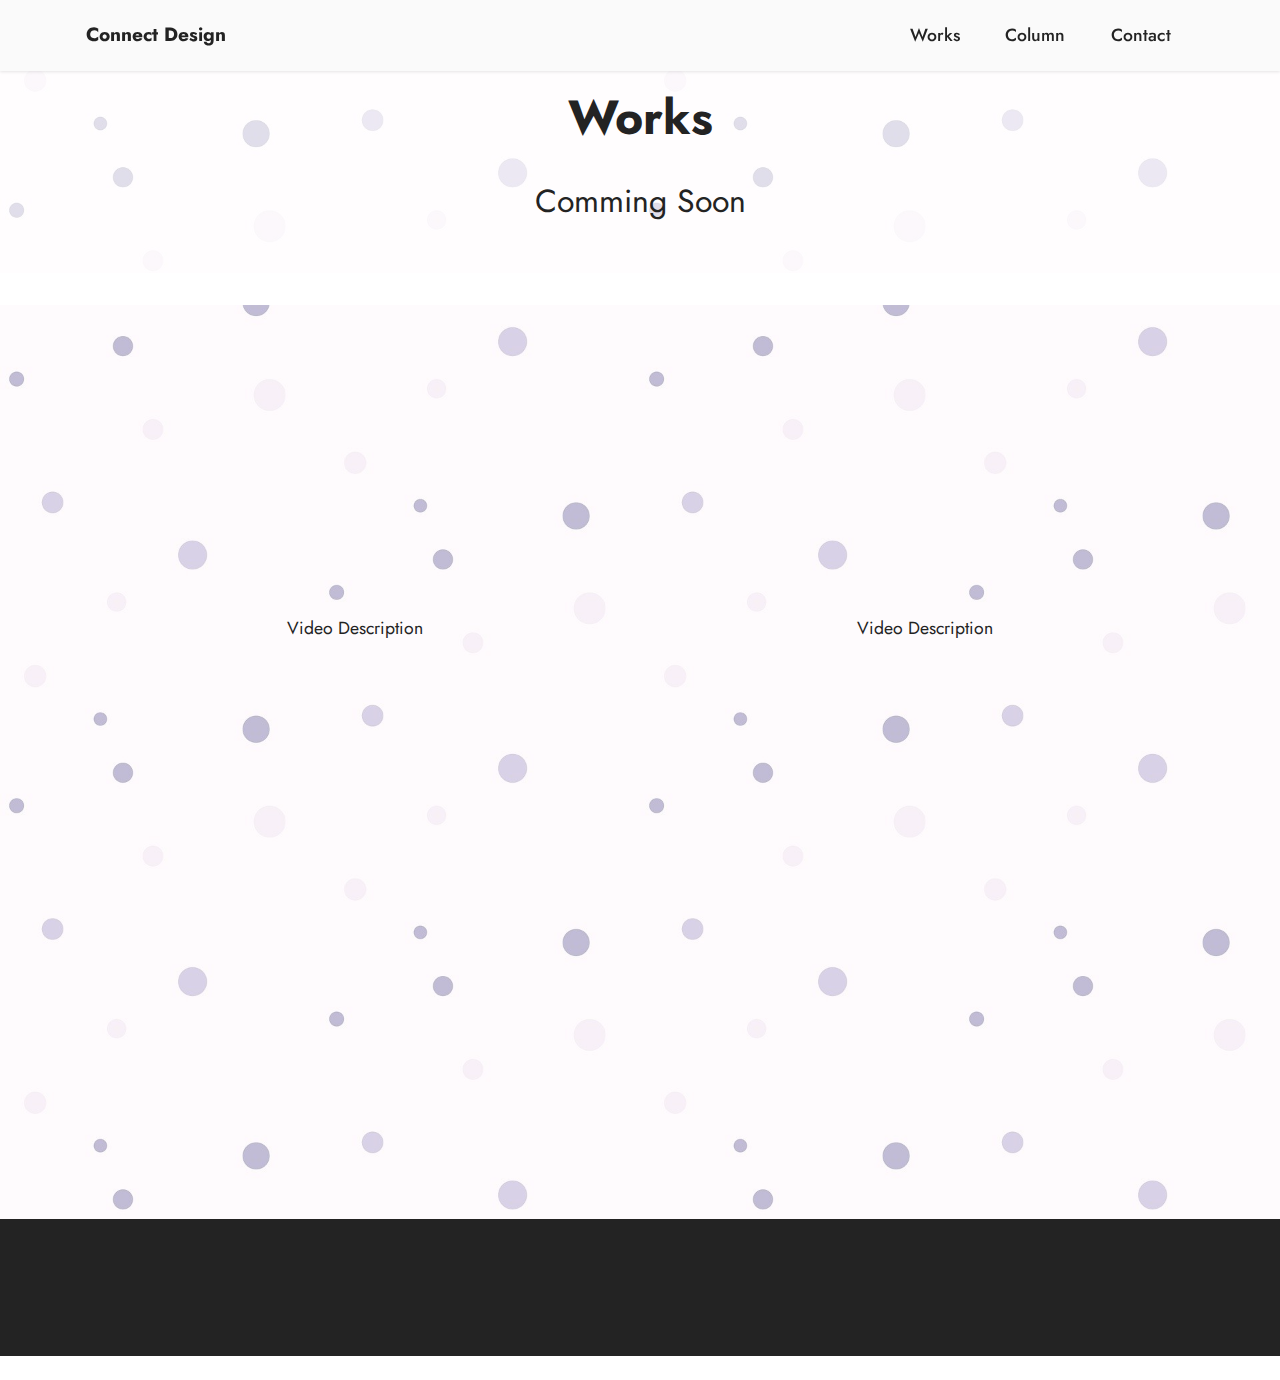
==== page1.html @ b53c04b0 "Add files via upload" ====
<!DOCTYPE html>
<html  >
<head>
  <!-- Site made with Mobirise Website Builder v5.3.10, https://mobirise.com -->
  <meta charset="UTF-8">
  <meta http-equiv="X-UA-Compatible" content="IE=edge">
  <meta name="generator" content="Mobirise v5.3.10, mobirise.com">
  <meta name="viewport" content="width=device-width, initial-scale=1, minimum-scale=1">
  <link rel="shortcut icon" href="assets/images/-1.png" type="image/x-icon">
  <meta name="description" content="">
  
  
  <title>Works</title>
  <link rel="stylesheet" href="assets/tether/tether.min.css">
  <link rel="stylesheet" href="assets/bootstrap/css/bootstrap.min.css">
  <link rel="stylesheet" href="assets/bootstrap/css/bootstrap-grid.min.css">
  <link rel="stylesheet" href="assets/bootstrap/css/bootstrap-reboot.min.css">
  <link rel="stylesheet" href="assets/animatecss/animate.css">
  <link rel="stylesheet" href="assets/dropdown/css/style.css">
  <link rel="stylesheet" href="assets/socicon/css/styles.css">
  <link rel="stylesheet" href="assets/theme/css/style.css">
  <link rel="preload" href="https://fonts.googleapis.com/css?family=Jost:100,200,300,400,500,600,700,800,900,100i,200i,300i,400i,500i,600i,700i,800i,900i&display=swap" as="style" onload="this.onload=null;this.rel='stylesheet'">
  <noscript><link rel="stylesheet" href="https://fonts.googleapis.com/css?family=Jost:100,200,300,400,500,600,700,800,900,100i,200i,300i,400i,500i,600i,700i,800i,900i&display=swap"></noscript>
  <link rel="preload" as="style" href="assets/mobirise/css/mbr-additional.css"><link rel="stylesheet" href="assets/mobirise/css/mbr-additional.css" type="text/css">
  
  
  
  
</head>
<body>
  
  <section class="menu menu3 cid-sITFqmrVJL" once="menu" id="menu3-1p">
    
    <nav class="navbar navbar-dropdown navbar-fixed-top navbar-expand-lg">
        <div class="container">
            <div class="navbar-brand">
                
                <span class="navbar-caption-wrap"><a class="navbar-caption text-black text-primary display-7" href="index.html">Connect Design</a></span>
            </div>
            <button class="navbar-toggler" type="button" data-toggle="collapse" data-target="#navbarSupportedContent" aria-controls="navbarNavAltMarkup" aria-expanded="false" aria-label="Toggle navigation">
                <div class="hamburger">
                    <span></span>
                    <span></span>
                    <span></span>
                    <span></span>
                </div>
            </button>
            <div class="collapse navbar-collapse" id="navbarSupportedContent">
                <ul class="navbar-nav nav-dropdown nav-right" data-app-modern-menu="true"><li class="nav-item"><a class="nav-link link text-black text-primary display-4" href="page1.html">Works</a></li>
                    <li class="nav-item"><a class="nav-link link text-black text-primary display-4" href="page2.html">Column</a></li>
                    <li class="nav-item"><a class="nav-link link text-black text-primary display-4" href="page3.html">Contact</a>
                    </li></ul>
                
                
            </div>
        </div>
    </nav>
</section>

<section class="content4 cid-sIWAi0ElpU" id="content4-1s">
    
    <div class="mbr-overlay" style="opacity: 0.7; background-color: rgb(255, 255, 255);">
    </div>
    <div class="container">
        <div class="row justify-content-center">
            <div class="title col-md-12 col-lg-10">
                <h3 class="mbr-section-title mbr-fonts-style align-center mb-4 display-2">
                    <strong>Works</strong></h3>
                <h4 class="mbr-section-subtitle align-center mbr-fonts-style mb-4 display-5">
                    Comming Soon</h4>
                
            </div>
        </div>
    </div>
</section>

<section class="video3 cid-sMWPSIYHme" id="video3-2f">
    
    <div class="mbr-overlay" style="opacity: 0.4; background-color: rgb(255, 255, 255);"></div>
    <div class="container">
        
        <div class="row mt-4">
            <div class="col-12 col-md-6 video-block">
                <div class="video-wrapper"><iframe class="mbr-embedded-video" src="https://www.youtube.com/embed/HujDEPAWboE?rel=0&amp;amp;showinfo=0&amp;autoplay=0&amp;loop=0" width="1280" height="720" frameborder="0" allowfullscreen></iframe></div>
                <p class="mbr-text pt-2 mbr-fonts-style display-4">
                    Video Description</p>
            </div>
            <div class="col-12 col-md-6 video-block">
                <div class="video-wrapper"><iframe class="mbr-embedded-video" src="https://www.youtube.com/embed/VA8PzkQa8d8?rel=0&amp;amp;showinfo=0&amp;autoplay=0&amp;loop=0" width="1280" height="720" frameborder="0" allowfullscreen></iframe></div>
                <p class="mbr-text pt-2 mbr-fonts-style display-4">
                    Video Description</p>
            </div>
        </div>
    </div>
</section>

<section class="footer3 cid-sIZAtnAc8f" once="footers" id="footer3-2a">

    

    

    <div class="container">
        <div class="media-container-row align-center mbr-white">
            <div class="row row-links">
                <ul class="foot-menu">
                    
                    
                    
                    
                    
                <li class="foot-menu-item mbr-fonts-style display-7"><a href="page2.html" class="text-primary">Works</a></li><li class="foot-menu-item mbr-fonts-style display-7"><a href="page1.html" class="text-primary">Column</a></li><li class="foot-menu-item mbr-fonts-style display-7">
                        <a class="text-white text-primary" href="page3.html" target="_blank">Contact</a></li></ul>
            </div>
            
            <div class="row row-copirayt">
                <p class="mbr-text mb-0 mbr-fonts-style mbr-white align-center display-7">
                    © Copyright 2021 Connect Design. All Rights Reserved.
                </p>
            </div>
        </div>
    </div>
</section>

<!-- <section style="background-color: #fff; font-family: -apple-system, BlinkMacSystemFont, 'Segoe UI', 'Roboto', 'Helvetica Neue', Arial, sans-serif; color:#aaa; font-size:12px; padding: 0; align-items: center; display: flex;">
    
    <p style="flex: 0 0 auto; margin:0; padding-right:1rem;">Page was 
        <a href="https://mobirise.site/h" style="color:#aaa;">designed with</a> Mobirise</p>
    </section> -->

<section>
    <a href="https://mobirise.site/x" style="flex: 1 1; height: 3rem; padding-left: 1rem;"></a>
</section>
<script src="assets/web/assets/jquery/jquery.min.js"></script>  
<script src="assets/popper/popper.min.js"></script>  
<script src="assets/tether/tether.min.js"></script>  
<script src="assets/bootstrap/js/bootstrap.min.js"></script>  
<script src="assets/smoothscroll/smooth-scroll.js"></script>  
<script src="assets/viewportchecker/jquery.viewportchecker.js"></script>  
<script src="assets/dropdown/js/nav-dropdown.js"></script>  
<script src="assets/dropdown/js/navbar-dropdown.js"></script>  
<script src="assets/touchswipe/jquery.touch-swipe.min.js"></script>  
<script src="assets/playervimeo/vimeo_player.js"></script>  
<script src="assets/theme/js/script.js"></script>  
  
  
 <div id="scrollToTop" class="scrollToTop mbr-arrow-up">
     <!-- <a style="text-align: center;">
        <i class="mbr-arrow-up-icon mbr-arrow-up-icon-cm cm-icon cm-icon-smallarrow-up">
        </i>
    </a> -->
    <img class="scroll" src="assets\images\気球.png" alt="">
</div>
    <input name="animation" type="hidden">
  </body>
</html>
---- assets/dropdown/css/style.css ----
.navbar-dropdown {
  left: 0;
  padding: 0;
  position: absolute;
  right: 0;
  top: 0;
  transition: all 0.45s ease;
  z-index: 1030;
  background: #282828; }
  .navbar-dropdown .navbar-logo {
    margin-right: 0.8rem;
    transition: margin 0.3s ease-in-out;
    vertical-align: middle; }
    .navbar-dropdown .navbar-logo img {
      height: 3.125rem;
      transition: all 0.3s ease-in-out; }
    .navbar-dropdown .navbar-logo.mbr-iconfont {
      font-size: 3.125rem;
      line-height: 3.125rem; }
  .navbar-dropdown .navbar-caption {
    font-weight: 700;
    white-space: normal;
    vertical-align: -4px;
    line-height: 3.125rem !important; }
    .navbar-dropdown .navbar-caption, .navbar-dropdown .navbar-caption:hover {
      color: inherit;
      text-decoration: none; }
  .navbar-dropdown .mbr-iconfont + .navbar-caption {
    vertical-align: -1px; }
  .navbar-dropdown.navbar-fixed-top {
    position: fixed; }
  .navbar-dropdown .navbar-brand span {
    vertical-align: -4px; }
  .navbar-dropdown.bg-color.transparent {
    background: none; }
  .navbar-dropdown.navbar-short .navbar-brand {
    padding: 0.625rem 0; }
    .navbar-dropdown.navbar-short .navbar-brand span {
      vertical-align: -1px; }
  .navbar-dropdown.navbar-short .navbar-caption {
    line-height: 2.375rem !important;
    vertical-align: -2px; }
  .navbar-dropdown.navbar-short .navbar-logo {
    margin-right: 0.5rem; }
    .navbar-dropdown.navbar-short .navbar-logo img {
      height: 2.375rem; }
    .navbar-dropdown.navbar-short .navbar-logo.mbr-iconfont {
      font-size: 2.375rem;
      line-height: 2.375rem; }
  .navbar-dropdown.navbar-short .mbr-table-cell {
    height: 3.625rem; }
  .navbar-dropdown .navbar-close {
    left: 0.6875rem;
    position: fixed;
    top: 0.75rem;
    z-index: 1000; }
  .navbar-dropdown .hamburger-icon {
    content: "";
    display: inline-block;
    vertical-align: middle;
    width: 16px;
    -webkit-box-shadow: 0 -6px 0 1px #282828,0 0 0 1px #282828,0 6px 0 1px #282828;
    -moz-box-shadow: 0 -6px 0 1px #282828,0 0 0 1px #282828,0 6px 0 1px #282828;
    box-shadow: 0 -6px 0 1px #282828,0 0 0 1px #282828,0 6px 0 1px #282828; }

.dropdown-menu .dropdown-toggle[data-toggle="dropdown-submenu"]::after {
  border-bottom: 0.35em solid transparent;
  border-left: 0.35em solid;
  border-right: 0;
  border-top: 0.35em solid transparent;
  margin-left: 0.3rem; }

.dropdown-menu .dropdown-item:focus {
  outline: 0; }

.nav-dropdown {
  font-size: 0.75rem;
  font-weight: 500;
  height: auto !important; }
  .nav-dropdown .nav-btn {
    padding-left: 1rem; }
  .nav-dropdown .link {
    margin: .667em 1.667em;
    font-weight: 500;
    padding: 0;
    transition: color .2s ease-in-out; }
    .nav-dropdown .link.dropdown-toggle {
      margin-right: 2.583em; }
      .nav-dropdown .link.dropdown-toggle::after {
        margin-left: .25rem;
        border-top: 0.35em solid;
        border-right: 0.35em solid transparent;
        border-left: 0.35em solid transparent;
        border-bottom: 0; }
      .nav-dropdown .link.dropdown-toggle[aria-expanded="true"] {
        margin: 0;
        padding: 0.667em 3.263em  0.667em 1.667em; }
  .nav-dropdown .link::after,
  .nav-dropdown .dropdown-item::after {
    color: inherit; }
  .nav-dropdown .btn {
    font-size: 0.75rem;
    font-weight: 700;
    letter-spacing: 0;
    margin-bottom: 0;
    padding-left: 1.25rem;
    padding-right: 1.25rem; }
  .nav-dropdown .dropdown-menu {
    border-radius: 0;
    border: 0;
    left: 0;
    margin: 0;
    padding-bottom: 1.25rem;
    padding-top: 1.25rem;
    position: relative; }
  .nav-dropdown .dropdown-submenu {
    margin-left: 0.125rem;
    top: 0; }
  .nav-dropdown .dropdown-item {
    font-weight: 500;
    line-height: 2;
    padding: 0.3846em 4.615em 0.3846em 1.5385em;
    position: relative;
    transition: color .2s ease-in-out, background-color .2s ease-in-out; }
    .nav-dropdown .dropdown-item::after {
      margin-top: -0.3077em;
      position: absolute;
      right: 1.1538em;
      top: 50%; }
    .nav-dropdown .dropdown-item:focus, .nav-dropdown .dropdown-item:hover {
      background: none; }

@media (max-width: 767px) {
  .nav-dropdown.navbar-toggleable-sm {
    bottom: 0;
    display: none;
    left: 0;
    overflow-x: hidden;
    position: fixed;
    top: 0;
    transform: translateX(-100%);
    -ms-transform: translateX(-100%);
    -webkit-transform: translateX(-100%);
    width: 18.75rem;
    z-index: 999; } }
.nav-dropdown.navbar-toggleable-xl {
  bottom: 0;
  display: none;
  left: 0;
  overflow-x: hidden;
  position: fixed;
  top: 0;
  transform: translateX(-100%);
  -ms-transform: translateX(-100%);
  -webkit-transform: translateX(-100%);
  width: 18.75rem;
  z-index: 999; }

.nav-dropdown-sm {
  display: block !important;
  overflow-x: hidden;
  overflow: auto;
  padding-top: 3.875rem; }
  .nav-dropdown-sm::after {
    content: "";
    display: block;
    height: 3rem;
    width: 100%; }
  .nav-dropdown-sm.collapse.in ~ .navbar-close {
    display: block !important; }
  .nav-dropdown-sm.collapsing, .nav-dropdown-sm.collapse.in {
    transform: translateX(0);
    -ms-transform: translateX(0);
    -webkit-transform: translateX(0);
    transition: all 0.25s ease-out;
    -webkit-transition: all 0.25s ease-out;
    background: #282828; }
  .nav-dropdown-sm.collapsing[aria-expanded="false"] {
    transform: translateX(-100%);
    -ms-transform: translateX(-100%);
    -webkit-transform: translateX(-100%); }
  .nav-dropdown-sm .nav-item {
    display: block;
    margin-left: 0 !important;
    padding-left: 0; }
  .nav-dropdown-sm .link,
  .nav-dropdown-sm .dropdown-item {
    border-top: 1px dotted rgba(255, 255, 255, 0.1);
    font-size: 0.8125rem;
    line-height: 1.6;
    margin: 0 !important;
    padding: 0.875rem 2.4rem 0.875rem 1.5625rem !important;
    position: relative;
    white-space: normal; }
    .nav-dropdown-sm .link:focus, .nav-dropdown-sm .link:hover,
    .nav-dropdown-sm .dropdown-item:focus,
    .nav-dropdown-sm .dropdown-item:hover {
      background: rgba(0, 0, 0, 0.2) !important;
      color: #c0a375; }
  .nav-dropdown-sm .nav-btn {
    position: relative;
    padding: 1.5625rem 1.5625rem 0 1.5625rem; }
    .nav-dropdown-sm .nav-btn::before {
      border-top: 1px dotted rgba(255, 255, 255, 0.1);
      content: "";
      left: 0;
      position: absolute;
      top: 0;
      width: 100%; }
    .nav-dropdown-sm .nav-btn + .nav-btn {
      padding-top: 0.625rem; }
      .nav-dropdown-sm .nav-btn + .nav-btn::before {
        display: none; }
  .nav-dropdown-sm .btn {
    padding: 0.625rem 0; }
  .nav-dropdown-sm .dropdown-toggle[data-toggle="dropdown-submenu"]::after {
    margin-left: .25rem;
    border-top: 0.35em solid;
    border-right: 0.35em solid transparent;
    border-left: 0.35em solid transparent;
    border-bottom: 0; }
  .nav-dropdown-sm .dropdown-toggle[data-toggle="dropdown-submenu"][aria-expanded="true"]::after {
    border-top: 0;
    border-right: 0.35em solid transparent;
    border-left: 0.35em solid transparent;
    border-bottom: 0.35em solid; }
  .nav-dropdown-sm .dropdown-menu {
    margin: 0;
    padding: 0;
    position: relative;
    top: 0;
    left: 0;
    width: 100%;
    border: 0;
    float: none;
    border-radius: 0;
    background: none; }
  .nav-dropdown-sm .dropdown-submenu {
    left: 100%;
    margin-left: 0.125rem;
    margin-top: -1.25rem;
    top: 0; }

.navbar-toggleable-sm .nav-dropdown .dropdown-menu {
  position: absolute; }

.navbar-toggleable-sm .nav-dropdown .dropdown-submenu {
  left: 100%;
  margin-left: 0.125rem;
  margin-top: -1.25rem;
  top: 0; }

.navbar-toggleable-sm.opened .nav-dropdown .dropdown-menu {
  position: relative; }

.navbar-toggleable-sm.opened .nav-dropdown .dropdown-submenu {
  left: 0;
  margin-left: 00rem;
  margin-top: 0rem;
  top: 0; }

.is-builder .nav-dropdown.collapsing {
  transition: none !important; }

/*# sourceMappingURL=style.css.map */
---- assets/socicon/css/styles.css ----
@charset "UTF-8";

@font-face {
  font-family: 'Socicon';
  src:  url('../fonts/socicon.eot');
  src:  url('../fonts/socicon.eot?#iefix') format('embedded-opentype'),
    url('../fonts/socicon.woff2') format('woff2'),
    url('../fonts/socicon.ttf') format('truetype'),
    url('../fonts/socicon.woff') format('woff'),
    url('../fonts/socicon.svg#socicon') format('svg');
  font-weight: normal;
  font-style: normal;
  font-display: swap;
}

[data-icon]:before {
  font-family: "socicon" !important;
  content: attr(data-icon);
  font-style: normal !important;
  font-weight: normal !important;
  font-variant: normal !important;
  text-transform: none !important;
  speak: none;
  line-height: 1;
  -webkit-font-smoothing: antialiased;
  -moz-osx-font-smoothing: grayscale;
}

[class^="socicon-"], [class*=" socicon-"] {
  /* use !important to prevent issues with browser extensions that change fonts */
  font-family: 'Socicon' !important;
  speak: none;
  font-style: normal;
  font-weight: normal;
  font-variant: normal;
  text-transform: none;
  line-height: 1;

  /* Better Font Rendering =========== */
  -webkit-font-smoothing: antialiased;
  -moz-osx-font-smoothing: grayscale;
}

.socicon-eitaa:before {
  content: "\e97c";
}
.socicon-soroush:before {
  content: "\e97d";
}
.socicon-bale:before {
  content: "\e97e";
}
.socicon-zazzle:before {
  content: "\e97b";
}
.socicon-society6:before {
  content: "\e97a";
}
.socicon-redbubble:before {
  content: "\e979";
}
.socicon-avvo:before {
  content: "\e978";
}
.socicon-stitcher:before {
  content: "\e977";
}
.socicon-googlehangouts:before {
  content: "\e974";
}
.socicon-dlive:before {
  content: "\e975";
}
.socicon-vsco:before {
  content: "\e976";
}
.socicon-flipboard:before {
  content: "\e973";
}
.socicon-ubuntu:before {
  content: "\e958";
}
.socicon-artstation:before {
  content: "\e959";
}
.socicon-invision:before {
  content: "\e95a";
}
.socicon-torial:before {
  content: "\e95b";
}
.socicon-collectorz:before {
  content: "\e95c";
}
.socicon-seenthis:before {
  content: "\e95d";
}
.socicon-googleplaymusic:before {
  content: "\e95e";
}
.socicon-debian:before {
  content: "\e95f";
}
.socicon-filmfreeway:before {
  content: "\e960";
}
.socicon-gnome:before {
  content: "\e961";
}
.socicon-itchio:before {
  content: "\e962";
}
.socicon-jamendo:before {
  content: "\e963";
}
.socicon-mix:before {
  content: "\e964";
}
.socicon-sharepoint:before {
  content: "\e965";
}
.socicon-tinder:before {
  content: "\e966";
}
.socicon-windguru:before {
  content: "\e967";
}
.socicon-cdbaby:before {
  content: "\e968";
}
.socicon-elementaryos:before {
  content: "\e969";
}
.socicon-stage32:before {
  content: "\e96a";
}
.socicon-tiktok:before {
  content: "\e96b";
}
.socicon-gitter:before {
  content: "\e96c";
}
.socicon-letterboxd:before {
  content: "\e96d";
}
.socicon-threema:before {
  content: "\e96e";
}
.socicon-splice:before {
  content: "\e96f";
}
.socicon-metapop:before {
  content: "\e970";
}
.socicon-naver:before {
  content: "\e971";
}
.socicon-remote:before {
  content: "\e972";
}
.socicon-internet:before {
  content: "\e957";
}
.socicon-moddb:before {
  content: "\e94b";
}
.socicon-indiedb:before {
  content: "\e94c";
}
.socicon-traxsource:before {
  content: "\e94d";
}
.socicon-gamefor:before {
  content: "\e94e";
}
.socicon-pixiv:before {
  content: "\e94f";
}
.socicon-myanimelist:before {
  content: "\e950";
}
.socicon-blackberry:before {
  content: "\e951";
}
.socicon-wickr:before {
  content: "\e952";
}
.socicon-spip:before {
  content: "\e953";
}
.socicon-napster:before {
  content: "\e954";
}
.socicon-beatport:before {
  content: "\e955";
}
.socicon-hackerone:before {
  content: "\e956";
}
.socicon-hackernews:before {
  content: "\e946";
}
.socicon-smashwords:before {
  content: "\e947";
}
.socicon-kobo:before {
  content: "\e948";
}
.socicon-bookbub:before {
  content: "\e949";
}
.socicon-mailru:before {
  content: "\e94a";
}
.socicon-gitlab:before {
  content: "\e945";
}
.socicon-instructables:before {
  content: "\e944";
}
.socicon-portfolio:before {
  content: "\e943";
}
.socicon-codered:before {
  content: "\e940";
}
.socicon-origin:before {
  content: "\e941";
}
.socicon-nextdoor:before {
  content: "\e942";
}
.socicon-udemy:before {
  content: "\e93f";
}
.socicon-livemaster:before {
  content: "\e93e";
}
.socicon-crunchbase:before {
  content: "\e93b";
}
.socicon-homefy:before {
  content: "\e93c";
}
.socicon-calendly:before {
  content: "\e93d";
}
.socicon-realtor:before {
  content: "\e90f";
}
.socicon-tidal:before {
  content: "\e910";
}
.socicon-qobuz:before {
  content: "\e911";
}
.socicon-natgeo:before {
  content: "\e912";
}
.socicon-mastodon:before {
  content: "\e913";
}
.socicon-unsplash:before {
  content: "\e914";
}
.socicon-homeadvisor:before {
  content: "\e915";
}
.socicon-angieslist:before {
  content: "\e916";
}
.socicon-codepen:before {
  content: "\e917";
}
.socicon-slack:before {
  content: "\e918";
}
.socicon-openaigym:before {
  content: "\e919";
}
.socicon-logmein:before {
  content: "\e91a";
}
.socicon-fiverr:before {
  content: "\e91b";
}
.socicon-gotomeeting:before {
  content: "\e91c";
}
.socicon-aliexpress:before {
  content: "\e91d";
}
.socicon-guru:before {
  content: "\e91e";
}
.socicon-appstore:before {
  content: "\e91f";
}
.socicon-homes:before {
  content: "\e920";
}
.socicon-zoom:before {
  content: "\e921";
}
.socicon-alibaba:before {
  content: "\e922";
}
.socicon-craigslist:before {
  content: "\e923";
}
.socicon-wix:before {
  content: "\e924";
}
.socicon-redfin:before {
  content: "\e925";
}
.socicon-googlecalendar:before {
  content: "\e926";
}
.socicon-shopify:before {
  content: "\e927";
}
.socicon-freelancer:before {
  content: "\e928";
}
.socicon-seedrs:before {
  content: "\e929";
}
.socicon-bing:before {
  content: "\e92a";
}
.socicon-doodle:before {
  content: "\e92b";
}
.socicon-bonanza:before {
  content: "\e92c";
}
.socicon-squarespace:before {
  content: "\e92d";
}
.socicon-toptal:before {
  content: "\e92e";
}
.socicon-gust:before {
  content: "\e92f";
}
.socicon-ask:before {
  content: "\e930";
}
.socicon-trulia:before {
  content: "\e931";
}
.socicon-loomly:before {
  content: "\e932";
}
.socicon-ghost:before {
  content: "\e933";
}
.socicon-upwork:before {
  content: "\e934";
}
.socicon-fundable:before {
  content: "\e935";
}
.socicon-booking:before {
  content: "\e936";
}
.socicon-googlemaps:before {
  content: "\e937";
}
.socicon-zillow:before {
  content: "\e938";
}
.socicon-niconico:before {
  content: "\e939";
}
.socicon-toneden:before {
  content: "\e93a";
}
.socicon-augment:before {
  content: "\e908";
}
.socicon-bitbucket:before {
  content: "\e909";
}
.socicon-fyuse:before {
  content: "\e90a";
}
.socicon-yt-gaming:before {
  content: "\e90b";
}
.socicon-sketchfab:before {
  content: "\e90c";
}
.socicon-mobcrush:before {
  content: "\e90d";
}
.socicon-microsoft:before {
  content: "\e90e";
}
.socicon-pandora:before {
  content: "\e907";
}
.socicon-messenger:before {
  content: "\e906";
}
.socicon-gamewisp:before {
  content: "\e905";
}
.socicon-bloglovin:before {
  content: "\e904";
}
.socicon-tunein:before {
  content: "\e903";
}
.socicon-gamejolt:before {
  content: "\e901";
}
.socicon-trello:before {
  content: "\e902";
}
.socicon-spreadshirt:before {
  content: "\e900";
}
.socicon-500px:before {
  content: "\e000";
}
.socicon-8tracks:before {
  content: "\e001";
}
.socicon-airbnb:before {
  content: "\e002";
}
.socicon-alliance:before {
  content: "\e003";
}
.socicon-amazon:before {
  content: "\e004";
}
.socicon-amplement:before {
  content: "\e005";
}
.socicon-android:before {
  content: "\e006";
}
.socicon-angellist:before {
  content: "\e007";
}
.socicon-apple:before {
  content: "\e008";
}
.socicon-appnet:before {
  content: "\e009";
}
.socicon-baidu:before {
  content: "\e00a";
}
.socicon-bandcamp:before {
  content: "\e00b";
}
.socicon-battlenet:before {
  content: "\e00c";
}
.socicon-mixer:before {
  content: "\e00d";
}
.socicon-bebee:before {
  content: "\e00e";
}
.socicon-bebo:before {
  content: "\e00f";
}
.socicon-behance:before {
  content: "\e010";
}
.socicon-blizzard:before {
  content: "\e011";
}
.socicon-blogger:before {
  content: "\e012";
}
.socicon-buffer:before {
  content: "\e013";
}
.socicon-chrome:before {
  content: "\e014";
}
.socicon-coderwall:before {
  content: "\e015";
}
.socicon-curse:before {
  content: "\e016";
}
.socicon-dailymotion:before {
  content: "\e017";
}
.socicon-deezer:before {
  content: "\e018";
}
.socicon-delicious:before {
  content: "\e019";
}
.socicon-deviantart:before {
  content: "\e01a";
}
.socicon-diablo:before {
  content: "\e01b";
}
.socicon-digg:before {
  content: "\e01c";
}
.socicon-discord:before {
  content: "\e01d";
}
.socicon-disqus:before {
  content: "\e01e";
}
.socicon-douban:before {
  content: "\e01f";
}
.socicon-draugiem:before {
  content: "\e020";
}
.socicon-dribbble:before {
  content: "\e021";
}
.socicon-drupal:before {
  content: "\e022";
}
.socicon-ebay:before {
  content: "\e023";
}
.socicon-ello:before {
  content: "\e024";
}
.socicon-endomodo:before {
  content: "\e025";
}
.socicon-envato:before {
  content: "\e026";
}
.socicon-etsy:before {
  content: "\e027";
}
.socicon-facebook:before {
  content: "\e028";
}
.socicon-feedburner:before {
  content: "\e029";
}
.socicon-filmweb:before {
  content: "\e02a";
}
.socicon-firefox:before {
  content: "\e02b";
}
.socicon-flattr:before {
  content: "\e02c";
}
.socicon-flickr:before {
  content: "\e02d";
}
.socicon-formulr:before {
  content: "\e02e";
}
.socicon-forrst:before {
  content: "\e02f";
}
.socicon-foursquare:before {
  content: "\e030";
}
.socicon-friendfeed:before {
  content: "\e031";
}
.socicon-github:before {
  content: "\e032";
}
.socicon-goodreads:before {
  content: "\e033";
}
.socicon-google:before {
  content: "\e034";
}
.socicon-googlescholar:before {
  content: "\e035";
}
.socicon-googlegroups:before {
  content: "\e036";
}
.socicon-googlephotos:before {
  content: "\e037";
}
.socicon-googleplus:before {
  content: "\e038";
}
.socicon-grooveshark:before {
  content: "\e039";
}
.socicon-hackerrank:before {
  content: "\e03a";
}
.socicon-hearthstone:before {
  content: "\e03b";
}
.socicon-hellocoton:before {
  content: "\e03c";
}
.socicon-heroes:before {
  content: "\e03d";
}
.socicon-smashcast:before {
  content: "\e03e";
}
.socicon-horde:before {
  content: "\e03f";
}
.socicon-houzz:before {
  content: "\e040";
}
.socicon-icq:before {
  content: "\e041";
}
.socicon-identica:before {
  content: "\e042";
}
.socicon-imdb:before {
  content: "\e043";
}
.socicon-instagram:before {
  content: "\e044";
}
.socicon-issuu:before {
  content: "\e045";
}
.socicon-istock:before {
  content: "\e046";
}
.socicon-itunes:before {
  content: "\e047";
}
.socicon-keybase:before {
  content: "\e048";
}
.socicon-lanyrd:before {
  content: "\e049";
}
.socicon-lastfm:before {
  content: "\e04a";
}
.socicon-line:before {
  content: "\e04b";
}
.socicon-linkedin:before {
  content: "\e04c";
}
.socicon-livejournal:before {
  content: "\e04d";
}
.socicon-lyft:before {
  content: "\e04e";
}
.socicon-macos:before {
  content: "\e04f";
}
.socicon-mail:before {
  content: "\e050";
}
.socicon-medium:before {
  content: "\e051";
}
.socicon-meetup:before {
  content: "\e052";
}
.socicon-mixcloud:before {
  content: "\e053";
}
.socicon-modelmayhem:before {
  content: "\e054";
}
.socicon-mumble:before {
  content: "\e055";
}
.socicon-myspace:before {
  content: "\e056";
}
.socicon-newsvine:before {
  content: "\e057";
}
.socicon-nintendo:before {
  content: "\e058";
}
.socicon-npm:before {
  content: "\e059";
}
.socicon-odnoklassniki:before {
  content: "\e05a";
}
.socicon-openid:before {
  content: "\e05b";
}
.socicon-opera:before {
  content: "\e05c";
}
.socicon-outlook:before {
  content: "\e05d";
}
.socicon-overwatch:before {
  content: "\e05e";
}
.socicon-patreon:before {
  content: "\e05f";
}
.socicon-paypal:before {
  content: "\e060";
}
.socicon-periscope:before {
  content: "\e061";
}
.socicon-persona:before {
  content: "\e062";
}
.socicon-pinterest:before {
  content: "\e063";
}
.socicon-play:before {
  content: "\e064";
}
.socicon-player:before {
  content: "\e065";
}
.socicon-playstation:before {
  content: "\e066";
}
.socicon-pocket:before {
  content: "\e067";
}
.socicon-qq:before {
  content: "\e068";
}
.socicon-quora:before {
  content: "\e069";
}
.socicon-raidcall:before {
  content: "\e06a";
}
.socicon-ravelry:before {
  content: "\e06b";
}
.socicon-reddit:before {
  content: "\e06c";
}
.socicon-renren:before {
  content: "\e06d";
}
.socicon-researchgate:before {
  content: "\e06e";
}
.socicon-residentadvisor:before {
  content: "\e06f";
}
.socicon-reverbnation:before {
  content: "\e070";
}
.socicon-rss:before {
  content: "\e071";
}
.socicon-sharethis:before {
  content: "\e072";
}
.socicon-skype:before {
  content: "\e073";
}
.socicon-slideshare:before {
  content: "\e074";
}
.socicon-smugmug:before {
  content: "\e075";
}
.socicon-snapchat:before {
  content: "\e076";
}
.socicon-songkick:before {
  content: "\e077";
}
.socicon-soundcloud:before {
  content: "\e078";
}
.socicon-spotify:before {
  content: "\e079";
}
.socicon-stackexchange:before {
  content: "\e07a";
}
.socicon-stackoverflow:before {
  content: "\e07b";
}
.socicon-starcraft:before {
  content: "\e07c";
}
.socicon-stayfriends:before {
  content: "\e07d";
}
.socicon-steam:before {
  content: "\e07e";
}
.socicon-storehouse:before {
  content: "\e07f";
}
.socicon-strava:before {
  content: "\e080";
}
.socicon-streamjar:before {
  content: "\e081";
}
.socicon-stumbleupon:before {
  content: "\e082";
}
.socicon-swarm:before {
  content: "\e083";
}
.socicon-teamspeak:before {
  content: "\e084";
}
.socicon-teamviewer:before {
  content: "\e085";
}
.socicon-technorati:before {
  content: "\e086";
}
.socicon-telegram:before {
  content: "\e087";
}
.socicon-tripadvisor:before {
  content: "\e088";
}
.socicon-tripit:before {
  content: "\e089";
}
.socicon-triplej:before {
  content: "\e08a";
}
.socicon-tumblr:before {
  content: "\e08b";
}
.socicon-twitch:before {
  content: "\e08c";
}
.socicon-twitter:before {
  content: "\e08d";
}
.socicon-uber:before {
  content: "\e08e";
}
.socicon-ventrilo:before {
  content: "\e08f";
}
.socicon-viadeo:before {
  content: "\e090";
}
.socicon-viber:before {
  content: "\e091";
}
.socicon-viewbug:before {
  content: "\e092";
}
.socicon-vimeo:before {
  content: "\e093";
}
.socicon-vine:before {
  content: "\e094";
}
.socicon-vkontakte:before {
  content: "\e095";
}
.socicon-warcraft:before {
  content: "\e096";
}
.socicon-wechat:before {
  content: "\e097";
}
.socicon-weibo:before {
  content: "\e098";
}
.socicon-whatsapp:before {
  content: "\e099";
}
.socicon-wikipedia:before {
  content: "\e09a";
}
.socicon-windows:before {
  content: "\e09b";
}
.socicon-wordpress:before {
  content: "\e09c";
}
.socicon-wykop:before {
  content: "\e09d";
}
.socicon-xbox:before {
  content: "\e09e";
}
.socicon-xing:before {
  content: "\e09f";
}
.socicon-yahoo:before {
  content: "\e0a0";
}
.socicon-yammer:before {
  content: "\e0a1";
}
.socicon-yandex:before {
  content: "\e0a2";
}
.socicon-yelp:before {
  content: "\e0a3";
}
.socicon-younow:before {
  content: "\e0a4";
}
.socicon-youtube:before {
  content: "\e0a5";
}
.socicon-zapier:before {
  content: "\e0a6";
}
.socicon-zerply:before {
  content: "\e0a7";
}
.socicon-zomato:before {
  content: "\e0a8";
}
.socicon-zynga:before {
  content: "\e0a9";
}
---- assets/theme/css/style.css ----
@charset "UTF-8";
section {
  background-color: #ffffff;
}

body {
  font-style: normal;
  line-height: 1.5;
  font-weight: 400;
  color: #232323;
  position: relative;
}

section,
.container,
.container-fluid {
  position: relative;
  word-wrap: break-word;
}

a.mbr-iconfont:hover {
  text-decoration: none;
}

.article .lead p,
.article .lead ul,
.article .lead ol,
.article .lead pre,
.article .lead blockquote {
  margin-bottom: 0;
}

a {
  font-style: normal;
  font-weight: 400;
  cursor: pointer;
}
a, a:hover {
  text-decoration: none;
}

.mbr-section-title {
  font-style: normal;
  line-height: 1.3;
}

.mbr-section-subtitle {
  line-height: 1.3;
}

.mbr-text {
  font-style: normal;
  line-height: 1.7;
}

h1,
h2,
h3,
h4,
h5,
h6,
.display-1,
.display-2,
.display-4,
.display-5,
.display-7,
span,
p,
a {
  line-height: 1;
  word-break: break-word;
  word-wrap: break-word;
  font-weight: 400;
}

b,
strong {
  font-weight: bold;
}

input:-webkit-autofill, input:-webkit-autofill:hover, input:-webkit-autofill:focus, input:-webkit-autofill:active {
  transition-delay: 9999s;
  -webkit-transition-property: background-color, color;
  transition-property: background-color, color;
}

textarea[type=hidden] {
  display: none;
}

section {
  background-position: 50% 50%;
  background-repeat: no-repeat;
  background-size: cover;
}
section .mbr-background-video,
section .mbr-background-video-preview {
  position: absolute;
  bottom: 0;
  left: 0;
  right: 0;
  top: 0;
}

.hidden {
  visibility: hidden;
}

.mbr-z-index20 {
  z-index: 20;
}

/*! Base colors */
.mbr-white {
  color: #ffffff;
}

.mbr-black {
  color: #111111;
}

.mbr-bg-white {
  background-color: #ffffff;
}

.mbr-bg-black {
  background-color: #000000;
}

/*! Text-aligns */
.align-left {
  text-align: left;
}

.align-center {
  text-align: center;
}

.align-right {
  text-align: right;
}

/*! Font-weight  */
.mbr-light {
  font-weight: 300;
}

.mbr-regular {
  font-weight: 400;
}

.mbr-semibold {
  font-weight: 500;
}

.mbr-bold {
  font-weight: 700;
}

/*! Media  */
.media-content {
  flex-basis: 100%;
}

.media-container-row {
  display: flex;
  flex-direction: row;
  flex-wrap: wrap;
  justify-content: center;
  align-content: center;
  align-items: start;
}
.media-container-row .media-size-item {
  width: 400px;
}

.media-container-column {
  display: flex;
  flex-direction: column;
  flex-wrap: wrap;
  justify-content: center;
  align-content: center;
  align-items: stretch;
}
.media-container-column > * {
  width: 100%;
}

@media (min-width: 992px) {
  .media-container-row {
    flex-wrap: nowrap;
  }
}
figure {
  margin-bottom: 0;
  overflow: hidden;
}

figure[mbr-media-size] {
  transition: width 0.1s;
}

img,
iframe {
  display: block;
  width: 100%;
}

.card {
  background-color: transparent;
  border: none;
}

.card-box {
  width: 100%;
}

.card-img {
  text-align: center;
  flex-shrink: 0;
  -webkit-flex-shrink: 0;
}

.media {
  max-width: 100%;
  margin: 0 auto;
}

.mbr-figure {
  align-self: center;
}

.media-container > div {
  max-width: 100%;
}

.mbr-figure img,
.card-img img {
  width: 100%;
}

@media (max-width: 991px) {
  .media-size-item {
    width: auto !important;
  }

  .media {
    width: auto;
  }

  .mbr-figure {
    width: 100% !important;
  }
}
/*! Buttons */
.mbr-section-btn {
  margin-left: -0.6rem;
  margin-right: -0.6rem;
  font-size: 0;
}

.btn {
  font-weight: 600;
  border-width: 1px;
  font-style: normal;
  margin: 0.6rem 0.6rem;
  white-space: normal;
  transition: all 0.2s ease-in-out;
  display: inline-flex;
  align-items: center;
  justify-content: center;
  word-break: break-word;
}

.btn-sm {
  font-weight: 600;
  letter-spacing: 0px;
  transition: all 0.3s ease-in-out;
}

.btn-md {
  font-weight: 600;
  letter-spacing: 0px;
  transition: all 0.3s ease-in-out;
}

.btn-lg {
  font-weight: 600;
  letter-spacing: 0px;
  transition: all 0.3s ease-in-out;
}

.btn-form {
  margin: 0;
}
.btn-form:hover {
  cursor: pointer;
}

nav .mbr-section-btn {
  margin-left: 0rem;
  margin-right: 0rem;
}

/*! Btn icon margin */
.btn .mbr-iconfont,
.btn.btn-sm .mbr-iconfont {
  order: 1;
  cursor: pointer;
  margin-left: 0.5rem;
  vertical-align: sub;
}

.btn.btn-md .mbr-iconfont,
.btn.btn-md .mbr-iconfont {
  margin-left: 0.8rem;
}

.mbr-regular {
  font-weight: 400;
}

.mbr-semibold {
  font-weight: 500;
}

.mbr-bold {
  font-weight: 700;
}

[type=submit] {
  -webkit-appearance: none;
}

/* ★★★動画に置き換えたため削除 */
/*! Full-screen */
/* .mbr-fullscreen .mbr-overlay {
  min-height: 100vh;
}

.mbr-fullscreen {
  display: flex;
  display: -moz-flex;
  display: -ms-flex;
  display: -o-flex;
  align-items: center;
  min-height: 100vh;
  padding-top: 3rem;
  padding-bottom: 3rem;
} */

/*! Map */
.map {
  height: 25rem;
  position: relative;
}
.map iframe {
  width: 100%;
  height: 100%;
}

/*! Scroll to top arrow */
.mbr-arrow-up {
  bottom: 25px;
  right: 90px;
  position: fixed;
  text-align: right;
  z-index: 5000;
  color: #ffffff;
  font-size: 22px;
}

.mbr-arrow-up a {
  background: rgba(0, 0, 0, 0.2);
  border-radius: 50%;
  color: #fff;
  display: inline-block;
  height: 60px;
  width: 60px;
  border: 2px solid #fff;
  outline-style: none !important;
  position: relative;
  text-decoration: none;
  transition: all 0.3s ease-in-out;
  cursor: pointer;
  text-align: center;
}
.mbr-arrow-up a:hover {
  background-color: rgba(0, 0, 0, 0.4);
}
.mbr-arrow-up a i {
  line-height: 60px;
}

.mbr-arrow-up-icon {
  display: block;
  color: #fff;
}

.mbr-arrow-up-icon::before {
  content: "›";
  display: inline-block;
  font-family: serif;
  font-size: 22px;
  line-height: 1;
  font-style: normal;
  position: relative;
  top: 6px;
  left: -4px;
  transform: rotate(-90deg);
}

/*! Arrow Down */
.mbr-arrow {
  position: absolute;
  bottom: 45px;
  left: 50%;
  width: 60px;
  height: 60px;
  cursor: pointer;
  background-color: rgba(80, 80, 80, 0.5);
  border-radius: 50%;
  transform: translateX(-50%);
}
@media (max-width: 767px) {
  .mbr-arrow {
    display: none;
  }
}
.mbr-arrow > a {
  display: inline-block;
  text-decoration: none;
  outline-style: none;
  -webkit-animation: arrowdown 1.7s ease-in-out infinite;
          animation: arrowdown 1.7s ease-in-out infinite;
  color: #ffffff;
}
.mbr-arrow > a > i {
  position: absolute;
  top: -2px;
  left: 15px;
  font-size: 2rem;
}

#scrollToTop a i::before {
  content: "";
  position: absolute;
  display: block;
  border-bottom: 2.5px solid #fff;
  border-left: 2.5px solid #fff;
  width: 27.8%;
  height: 27.8%;
  left: 50%;
  top: 51%;
  transform: translateY(-30%) translateX(-50%) rotate(135deg);
}

@keyframes arrowdown {
  0% {
    transform: translateY(0px);
  }
  50% {
    transform: translateY(-5px);
  }
  100% {
    transform: translateY(0px);
  }
}
@-webkit-keyframes arrowdown {
  0% {
    transform: translateY(0px);
  }
  50% {
    transform: translateY(-5px);
  }
  100% {
    transform: translateY(0px);
  }
}
@media (max-width: 500px) {
  .mbr-arrow-up {
    left: 0;
    right: 0;
    text-align: center;
  }
}
/*Gradients animation*/
@keyframes gradient-animation {
  from {
    background-position: 0% 100%;
    -webkit-animation-timing-function: ease-in-out;
            animation-timing-function: ease-in-out;
  }
  to {
    background-position: 100% 0%;
    -webkit-animation-timing-function: ease-in-out;
            animation-timing-function: ease-in-out;
  }
}
@-webkit-keyframes gradient-animation {
  from {
    background-position: 0% 100%;
    -webkit-animation-timing-function: ease-in-out;
            animation-timing-function: ease-in-out;
  }
  to {
    background-position: 100% 0%;
    -webkit-animation-timing-function: ease-in-out;
            animation-timing-function: ease-in-out;
  }
}
.bg-gradient {
  background-size: 200% 200%;
  animation: gradient-animation 5s infinite alternate;
  -webkit-animation: gradient-animation 5s infinite alternate;
}

.menu .navbar-brand {
  display: -webkit-flex;
}
.menu .navbar-brand span {
  display: flex;
  display: -webkit-flex;
}
.menu .navbar-brand .navbar-caption-wrap {
  display: -webkit-flex;
}
.menu .navbar-brand .navbar-logo img {
  display: -webkit-flex;
  width: auto;
}
@media (min-width: 768px) and (max-width: 991px) {
  .menu .navbar-toggleable-sm .navbar-nav {
    display: -ms-flexbox;
  }
}
@media (max-width: 991px) {
  .menu .navbar-collapse {
    max-height: 93.5vh;
  }
  .menu .navbar-collapse.show {
    overflow: auto;
  }
}
@media (min-width: 992px) {
  .menu .navbar-nav.nav-dropdown {
    display: -webkit-flex;
  }
  .menu .navbar-toggleable-sm .navbar-collapse {
    display: -webkit-flex !important;
  }
  .menu .collapsed .navbar-collapse {
    max-height: 93.5vh;
  }
  .menu .collapsed .navbar-collapse.show {
    overflow: auto;
  }
}
@media (max-width: 767px) {
  .menu .navbar-collapse {
    max-height: 80vh;
  }
}

.nav-link .mbr-iconfont {
  margin-right: 0.5rem;
}

.navbar {
  display: -webkit-flex;
  -webkit-flex-wrap: wrap;
  -webkit-align-items: center;
  -webkit-justify-content: space-between;
}

.navbar-collapse {
  -webkit-flex-basis: 100%;
  -webkit-flex-grow: 1;
  -webkit-align-items: center;
}

.nav-dropdown .link {
  padding: 0.667em 1.667em !important;
  margin: 0 !important;
}

.nav {
  display: -webkit-flex;
  -webkit-flex-wrap: wrap;
}

.row {
  display: -webkit-flex;
  -webkit-flex-wrap: wrap;
}

.justify-content-center {
  -webkit-justify-content: center;
}

.form-inline {
  display: -webkit-flex;
}

.card-wrapper {
  -webkit-flex: 1;
}

.carousel-control {
  z-index: 10;
  display: -webkit-flex;
}

.carousel-controls {
  display: -webkit-flex;
}

.media {
  display: -webkit-flex;
}

.form-group:focus {
  outline: none;
}

.jq-selectbox__select {
  padding: 7px 0;
  position: relative;
}

.jq-selectbox__dropdown {
  overflow: hidden;
  border-radius: 10px;
  position: absolute;
  top: 100%;
  left: 0 !important;
  width: 100% !important;
}

.jq-selectbox__trigger-arrow {
  right: 0;
  transform: translateY(-50%);
}

.jq-selectbox li {
  padding: 1.07em 0.5em;
}

input[type=range] {
  padding-left: 0 !important;
  padding-right: 0 !important;
}

.modal-dialog,
.modal-content {
  height: 100%;
}

.modal-dialog .carousel-inner {
  height: calc(100vh - 1.75rem);
}
@media (max-width: 575px) {
  .modal-dialog .carousel-inner {
    height: calc(100vh - 1rem);
  }
}

.carousel-item {
  text-align: center;
}

.carousel-item img {
  margin: auto;
}

.navbar-toggler {
  align-self: flex-start;
  padding: 0.25rem 0.75rem;
  font-size: 1.25rem;
  line-height: 1;
  background: transparent;
  border: 1px solid transparent;
  border-radius: 0.25rem;
}

.navbar-toggler:focus,
.navbar-toggler:hover {
  text-decoration: none;
}

.navbar-toggler-icon {
  display: inline-block;
  width: 1.5em;
  height: 1.5em;
  vertical-align: middle;
  content: "";
  background: no-repeat center center;
  background-size: 100% 100%;
}

.navbar-toggler-left {
  position: absolute;
  left: 1rem;
}

.navbar-toggler-right {
  position: absolute;
  right: 1rem;
}

.card-img {
  width: auto;
}

.menu .navbar.collapsed:not(.beta-menu) {
  flex-direction: column;
}

.carousel-item.active,
.carousel-item-next,
.carousel-item-prev {
  display: flex;
}

.note-air-layout .dropup .dropdown-menu,
.note-air-layout .navbar-fixed-bottom .dropdown .dropdown-menu {
  bottom: initial !important;
}

html,
body {
  height: auto;
  min-height: 100vh;
}

.dropup .dropdown-toggle::after {
  display: none;
}

.form-asterisk {
  font-family: initial;
  position: absolute;
  top: -2px;
  font-weight: normal;
}

.form-control-label {
  position: relative;
  cursor: pointer;
  margin-bottom: 0.357em;
  padding: 0;
}

.alert {
  color: #ffffff;
  border-radius: 0;
  border: 0;
  font-size: 1.1rem;
  line-height: 1.5;
  margin-bottom: 1.875rem;
  padding: 1.25rem;
  position: relative;
  text-align: center;
}
.alert.alert-form::after {
  background-color: inherit;
  bottom: -7px;
  content: "";
  display: block;
  height: 14px;
  left: 50%;
  margin-left: -7px;
  position: absolute;
  transform: rotate(45deg);
  width: 14px;
}

.form-control {
  background-color: #ffffff;
  background-clip: border-box;
  color: #232323;
  line-height: 1rem !important;
  height: auto;
  padding: 0.6rem 1.2rem;
  transition: border-color 0.25s ease 0s;
  border: 1px solid transparent !important;
  border-radius: 4px;
  box-shadow: rgba(0, 0, 0, 0.07) 0px 1px 1px 0px, rgba(0, 0, 0, 0.07) 0px 1px 3px 0px, rgba(0, 0, 0, 0.03) 0px 0px 0px 1px;
}
.form-active .form-control:invalid {
  border-color: red;
}

form .row {
  margin-left: -0.6rem;
  margin-right: -0.6rem;
}
form .row [class*=col] {
  padding-left: 0.6rem;
  padding-right: 0.6rem;
}

form .mbr-section-btn {
  margin: 0;
  padding-left: 0.6rem;
  padding-right: 0.6rem;
}

form .btn {
  display: flex;
  padding: 0.6rem 1.2rem;
  margin: 0;
}

form .form-check-input {
  margin-top: 0.5;
}

textarea.form-control {
  line-height: 1.5rem !important;
}

.form-group {
  margin-bottom: 1.2rem;
}

.form-control,
form .btn {
  min-height: 48px;
}

.gdpr-block label span.textGDPR input[name=gdpr] {
  top: 7px;
}

.form-control:focus {
  box-shadow: none;
}

:focus {
  outline: none;
}

.mbr-overlay {
  background-color: #000;
  bottom: 0;
  left: 0;
  opacity: 0.5;
  position: absolute;
  right: 0;
  top: 0;
  z-index: 0;
  pointer-events: none;
}

blockquote {
  font-style: italic;
  padding: 3rem;
  font-size: 1.09rem;
  position: relative;
  border-left: 3px solid;
}

ul,
ol,
pre,
blockquote {
  margin-bottom: 2.3125rem;
}

.mt-4 {
  margin-top: 2rem !important;
}

.mb-4 {
  margin-bottom: 2rem !important;
}

@media (min-width: 992px) {
  .container {
    padding-left: 16px;
    padding-right: 16px;
  }

  .row {
    margin-left: -16px;
    margin-right: -16px;
  }
  .row > [class*=col] {
    padding-left: 16px;
    padding-right: 16px;
  }
}
@media (min-width: 768px) {
  .container-fluid {
    padding-left: 32px;
    padding-right: 32px;
  }
}
@media (min-width: 768px) and (max-width: 991px) {
  .mbr-container {
    padding-left: 32px;
    padding-right: 32px;
  }
}
@media (max-width: 767px) {
  .mbr-container {
    padding-left: 16px;
    padding-right: 16px;
  }
}
.card-wrapper,
.item-wrapper {
  overflow: hidden;
}

.app-video-wrapper > img {
  opacity: 1;
}.engine {
	position: absolute;
	text-indent: -2400px;
	text-align: center;
	padding: 0;
	top: 0;
	left: -2400px;
}
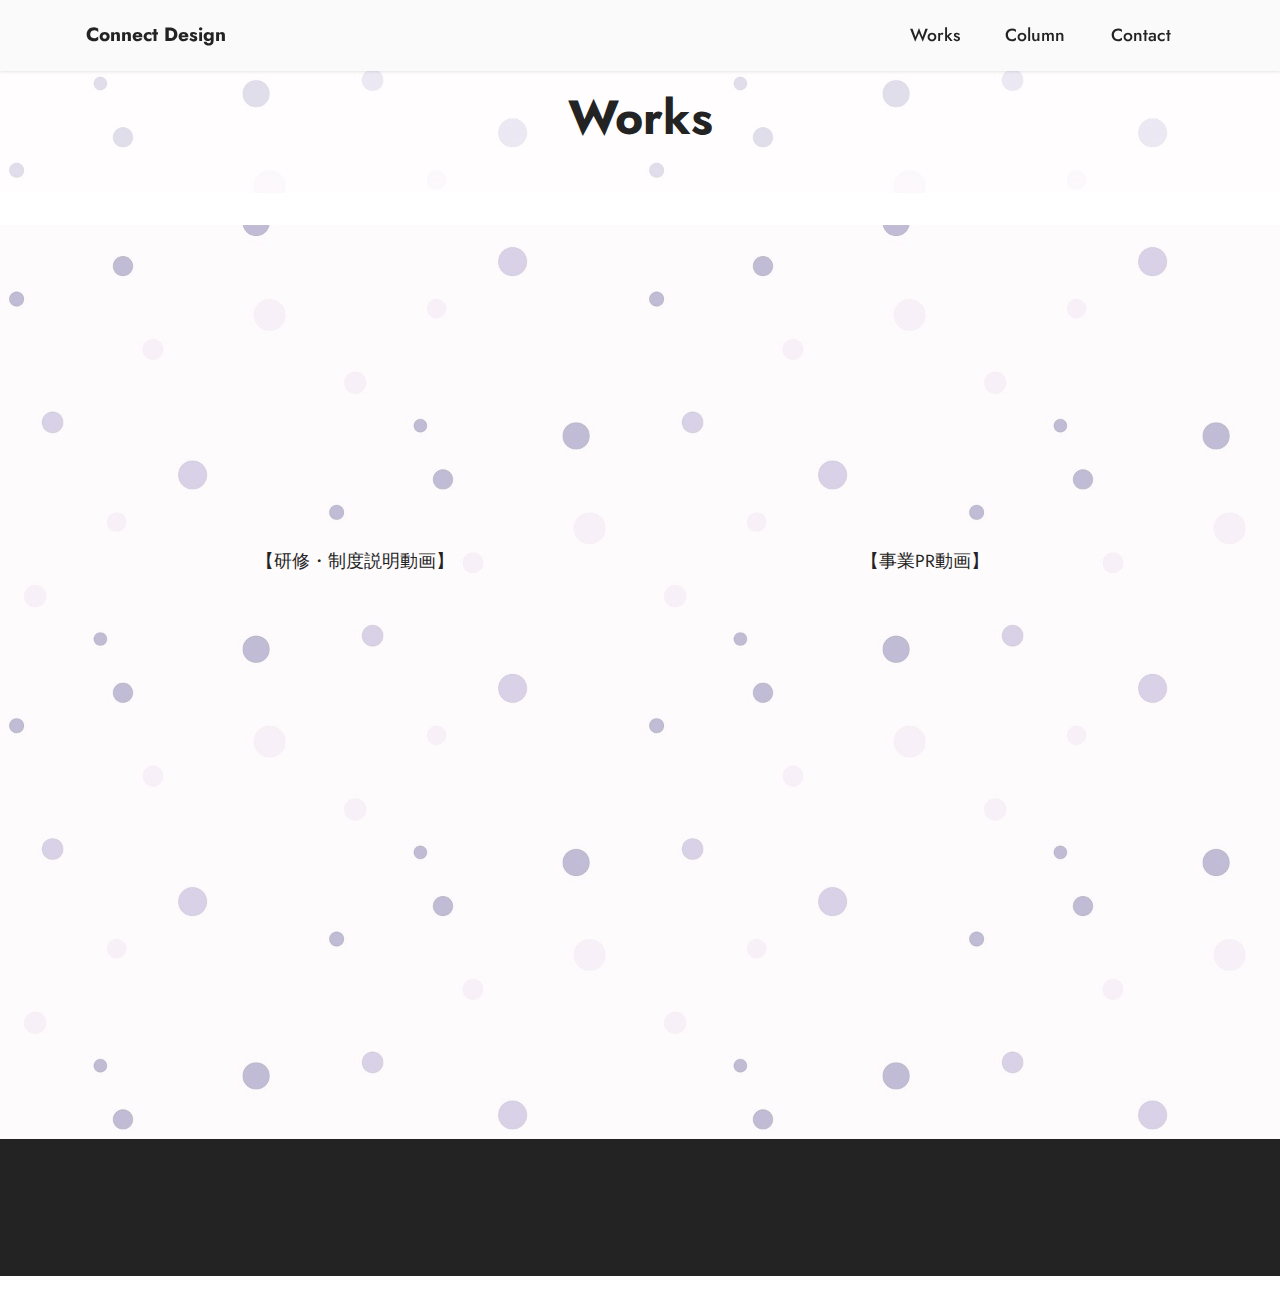
==== commit 083578cf: "Add files via upload" ====
--- a/page1.html
+++ b/page1.html
@@ -66,8 +66,8 @@
             <div class="title col-md-12 col-lg-10">
                 <h3 class="mbr-section-title mbr-fonts-style align-center mb-4 display-2">
                     <strong>Works</strong></h3>
-                <h4 class="mbr-section-subtitle align-center mbr-fonts-style mb-4 display-5">
-                    Comming Soon</h4>
+                <!-- <h4 class="mbr-section-subtitle align-center mbr-fonts-style mb-4 display-5">
+                    Comming Soon</h4> -->
                 
             </div>
         </div>
@@ -81,17 +81,35 @@
         
         <div class="row mt-4">
             <div class="col-12 col-md-6 video-block">
-                <div class="video-wrapper"><iframe class="mbr-embedded-video" src="https://www.youtube.com/embed/HujDEPAWboE?rel=0&amp;amp;showinfo=0&amp;autoplay=0&amp;loop=0" width="1280" height="720" frameborder="0" allowfullscreen></iframe></div>
+                <div class="video-wrapper"><iframe width="560" height="315" src="https://www.youtube.com/embed/3fpB3ND9u5o" title="YouTube video player" frameborder="0" allow="accelerometer; autoplay; clipboard-write; encrypted-media; gyroscope; picture-in-picture" allowfullscreen></iframe>
+                </div>
                 <p class="mbr-text pt-2 mbr-fonts-style display-4">
-                    Video Description</p>
+                    【研修・制度説明動画】</p>
             </div>
             <div class="col-12 col-md-6 video-block">
-                <div class="video-wrapper"><iframe class="mbr-embedded-video" src="https://www.youtube.com/embed/VA8PzkQa8d8?rel=0&amp;amp;showinfo=0&amp;autoplay=0&amp;loop=0" width="1280" height="720" frameborder="0" allowfullscreen></iframe></div>
+                <div class="video-wrapper"><iframe width="560" height="315" src="https://www.youtube.com/embed/4aKiOhkmO6A" title="YouTube video player" frameborder="0" allow="accelerometer; autoplay; clipboard-write; encrypted-media; gyroscope; picture-in-picture" allowfullscreen></iframe>
+                </div>
                 <p class="mbr-text pt-2 mbr-fonts-style display-4">
-                    Video Description</p>
+                    【事業PR動画】</p>
+            </div>
+        </div>
+
+        <div class="row mt-4">
+            <div class="col-12 col-md-6 video-block">
+                <div class="video-wrapper"><iframe width="560" height="315" src="https://www.youtube.com/embed/j_dCnWkWT4Q" title="YouTube video player" frameborder="0" allow="accelerometer; autoplay; clipboard-write; encrypted-media; gyroscope; picture-in-picture" allowfullscreen></iframe>
+                </div>
+                <p class="mbr-text pt-2 mbr-fonts-style display-4">
+                    【有形サービス動画】</p>
+            </div>
+            <div class="col-12 col-md-6 video-block">
+                <div class="video-wrapper"><iframe width="560" height="315" src="https://www.youtube.com/embed/yaAX879-78U" title="YouTube video player" frameborder="0" allow="accelerometer; autoplay; clipboard-write; encrypted-media; gyroscope; picture-in-picture" allowfullscreen></iframe>
+                </div>
+                <p class="mbr-text pt-2 mbr-fonts-style display-4">
+                    【無形サービス動画】</p>
             </div>
         </div>
     </div>
+
 </section>
 
 <section class="footer3 cid-sIZAtnAc8f" once="footers" id="footer3-2a">
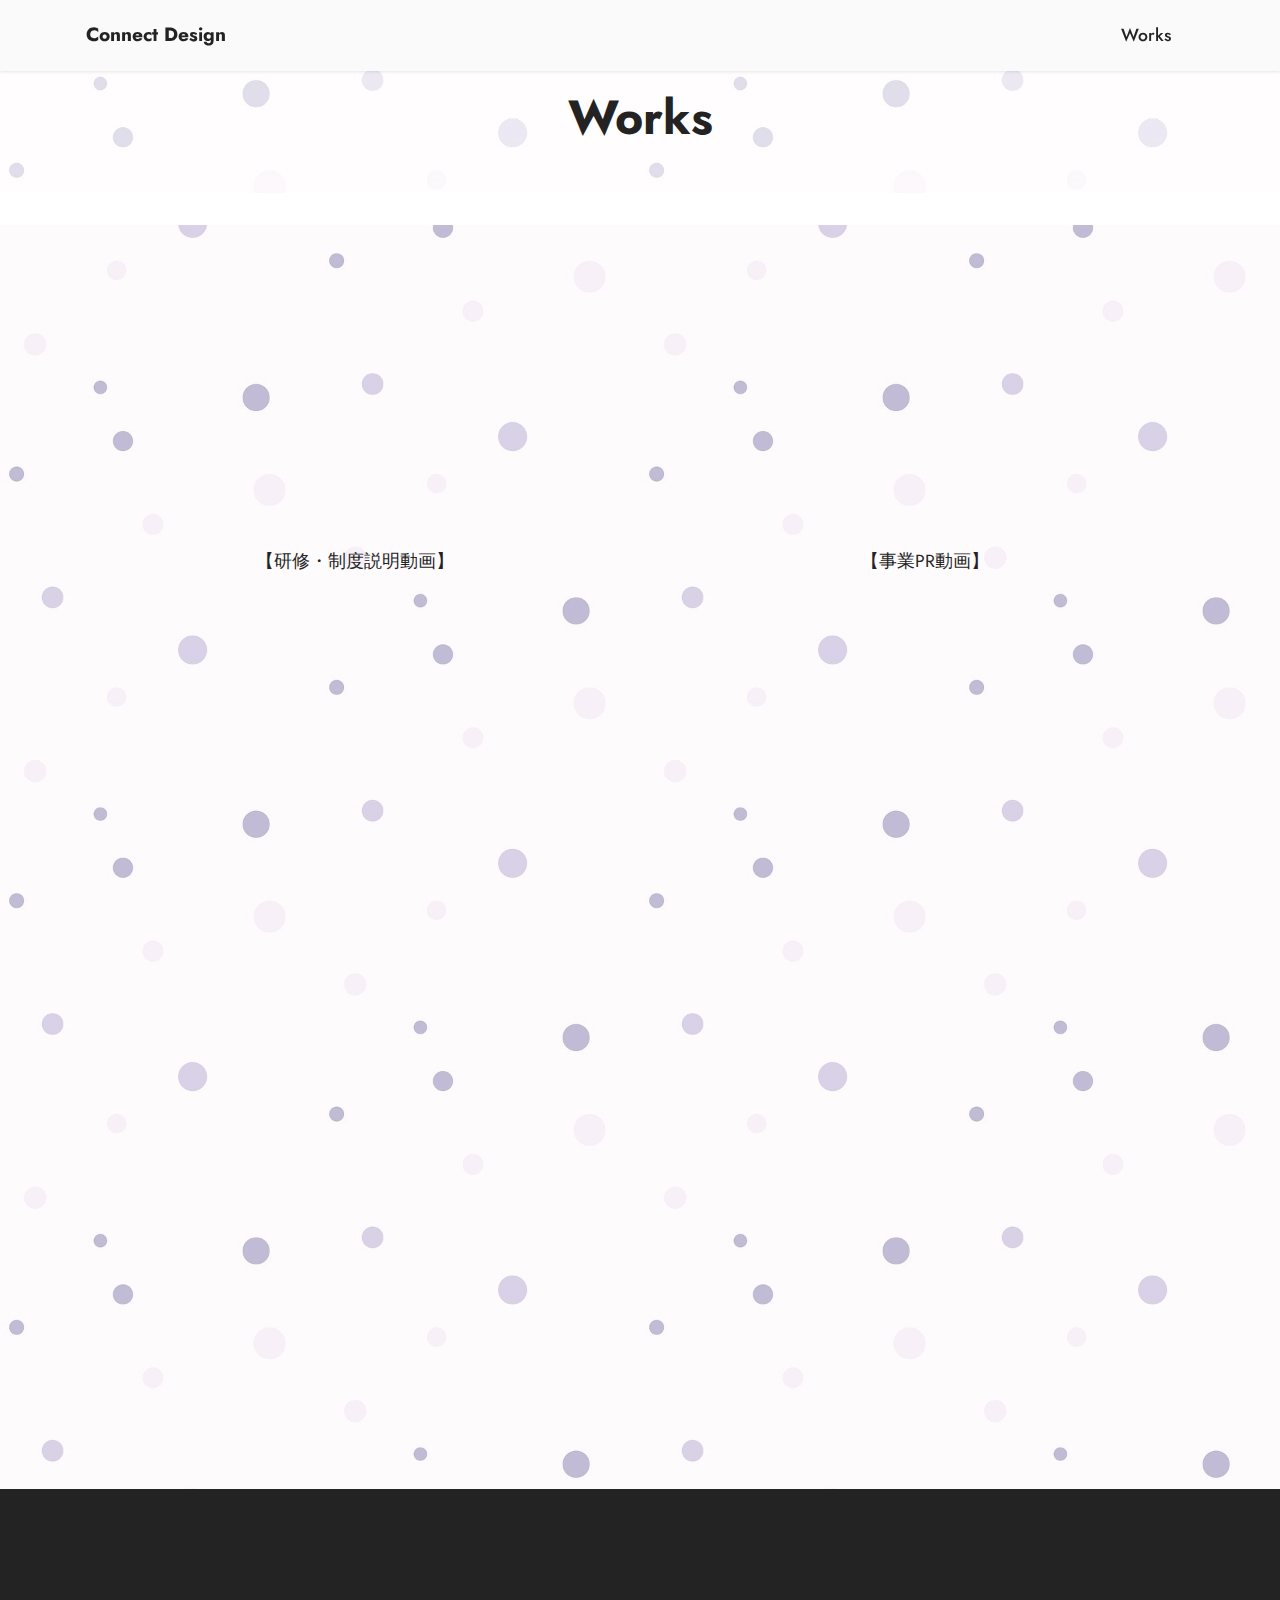
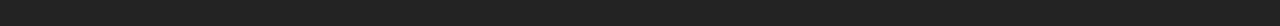
==== commit 28370e5f: "Add files via upload" ====
--- a/page1.html
+++ b/page1.html
@@ -46,9 +46,13 @@
                 </div>
             </button>
             <div class="collapse navbar-collapse" id="navbarSupportedContent">
-                <ul class="navbar-nav nav-dropdown nav-right" data-app-modern-menu="true"><li class="nav-item"><a class="nav-link link text-black text-primary display-4" href="page1.html">Works</a></li>
-                    <li class="nav-item"><a class="nav-link link text-black text-primary display-4" href="page2.html">Column</a></li>
-                    <li class="nav-item"><a class="nav-link link text-black text-primary display-4" href="page3.html">Contact</a>
+                <ul class="navbar-nav nav-dropdown nav-right" data-app-modern-menu="true">
+                    <li class="nav-item">
+                        <a class="nav-link link text-black text-primary display-4" href="page1.html">Works</a></li>
+                    <!-- ★★★コラムページ一旦非表示 -->
+                    <!-- <li class="nav-item"><a class="nav-link link text-black text-primary display-4" href="page2.html">Column</a></li> -->
+                    <!-- ★★★Contactページ削除 -->
+                    <!-- <li class="nav-item"><a class="nav-link link text-black text-primary display-4" href="page3.html">Contact</a> -->
                     </li></ul>
                 
                 
@@ -122,13 +126,18 @@
         <div class="media-container-row align-center mbr-white">
             <div class="row row-links">
                 <ul class="foot-menu">
-                    
-                    
-                    
-                    
-                    
-                <li class="foot-menu-item mbr-fonts-style display-7"><a href="page2.html" class="text-primary">Works</a></li><li class="foot-menu-item mbr-fonts-style display-7"><a href="page1.html" class="text-primary">Column</a></li><li class="foot-menu-item mbr-fonts-style display-7">
-                        <a class="text-white text-primary" href="page3.html" target="_blank">Contact</a></li></ul>
+                <li class="foot-menu-item mbr-fonts-style display-7">
+                    <a href="page1.html" class="text-primary">Works</a>
+                </li>
+                <!-- ★★★コラムページ一旦非表示 -->
+                <!-- <li class="foot-menu-item mbr-fonts-style display-7">
+                    <a href="page2.html" class="text-primary">Column</a>
+                </li> -->
+                <!-- ★★★Contactページ削除 -->
+                <!-- <li class="foot-menu-item mbr-fonts-style display-7">
+                    <a class="text-white text-primary" href="page3.html" target="_blank">Contact</a>
+                </li> -->
+            </ul>
             </div>
             
             <div class="row row-copirayt">
@@ -147,7 +156,7 @@
     </section> -->
 
 <section>
-    <a href="https://mobirise.site/x" style="flex: 1 1; height: 3rem; padding-left: 1rem;"></a>
+    <a href="https://mobirise.site/x" style="flex: 1 1; height: 0rem; padding-left: 0rem;"></a>
 </section>
 <script src="assets/web/assets/jquery/jquery.min.js"></script>  
 <script src="assets/popper/popper.min.js"></script>  
--- a/assets/socicon/css/styles.css
+++ b/assets/socicon/css/styles.css
@@ -11,7 +11,12 @@
   font-weight: normal;
   font-style: normal;
   font-display: swap;
-}
+
+  font-family: 'English';
+  src: url('../fonts/COTILLIO.ttf') format("truetype");
+}
+
+
 
 [data-icon]:before {
   font-family: "socicon" !important;
--- a/assets/mobirise/css/mbr-additional.css
+++ b/assets/mobirise/css/mbr-additional.css
@@ -1050,14 +1050,17 @@
   }
 }
 /* ★★★背景画像を削除 */
-/* .cid-sMVtIcIk5o {
-  background-image: url("../../../assets/images/web-top.png");
-} */
+.cid-sMVtIcIk5o {
+  /* background-image: url("../../../assets/images/web-top.png");  */
+  margin-top:0rem;
+  /* border:solid red; */
+}
+
 .cid-sMVtIcIk5o .mbr-section-subtitle {
   text-align: center;
 }
 .cid-sIWcgFyV0e {
-  padding-top: 1rem;
+  padding-top: 3rem;
   padding-bottom: 0rem;
   background-image: url("../../../assets/images/mbr.jpg");
   /* border:solid pink; */
@@ -1084,8 +1087,11 @@
 .cid-sITSgWw7bI img {
   /* display: block; */
   width: 100%;
+  
+  
     /* border: solid red; */
 }
+
 .cid-sITTfelNtQ {
   padding-top: 0rem;
   padding-bottom: 0rem;
@@ -1130,7 +1136,7 @@
   /* border: solid red; */
 }
 .cid-sIWchJBry0 {
-  padding-top: 2rem;
+  padding-top: 4rem;
   padding-bottom: 0rem;
   background-image: url("../../../assets/images/mbr-1.jpg");
   /* border:solid pink; */
@@ -1180,15 +1186,16 @@
   color: #555555;
 }
 .cid-sIWcjYmPPU {
-  padding-top: 2rem;
-  padding-bottom: 1rem;
+  padding-top: 4rem;
+  padding-bottom: 0rem;
   /* ★★★サイズ調整 */
-  height:90px;
+  /* height:90px; */
   background-image: url("../../../assets/images/mbr-1.jpg");
   /* border:solid red; */
   
 }
 .cid-sITIhFYdqP {
+  margin-top:0rem;
   padding-top: 1rem;
   padding-bottom: 0rem;
   background-image: url("../../../assets/images/mbr-1.jpg");
@@ -1200,25 +1207,6 @@
   opacity: 0.7;
 }
 
-/* ★★★Worksの動画紹介欄　サイズ調整 */
-.cid-sITIhFYdqP video{
-  justify-content: center;
-  /* gap:30px; */
-  width: 100%;
-  width: 400px;
-  height: 100%;
-  height: 200px;
-  margin:auto 0;
-  object-fit: cover;
-  /* border: solid red; */
-}
-
-
-.cid-sITIhFYdqP .item-img{
-  /* border: solid yellow; */
-  height: 100%;
-  height: 220px;
-}
 
 .cid-sITIhFYdqP .item:focus,
 .cid-sITIhFYdqP span:focus {
@@ -1258,10 +1246,11 @@
   color: #232323;
 }
 
-/* ★★★Worksのボタン位置をleft⇒Rightに */
-.cid-sITIhFYdqP .mbr-text,
+/* ★★★旧Worksのボタン位置をleft⇒Rightに */
+/* .cid-sITIhFYdqP .mbr-text, */
 .cid-sITIhFYdqP .mbr-section-btn {
   text-align: right;
+  padding-bottom: 2rem;
 }
 .cid-sITIhFYdqP .item-title {
   text-align: left;
@@ -1271,7 +1260,7 @@
   color: #bbbbbb;
 }
 .cid-sIWckMGUnk {
-  padding-top: 2rem;
+  padding-top: 4rem;
   padding-bottom: 0rem;
   background-image: url("../../../assets/images/mbr-1.jpg");
 }
@@ -1292,7 +1281,7 @@
   width: 100%;
 }
 .cid-sIWdZrZIIF {
-  padding-top: 2rem;
+  padding-top: 4rem;
   padding-bottom: 0rem;
   background-image: url("../../../assets/images/mbr-1.jpg");
 }
@@ -1360,7 +1349,7 @@
   }
 }
 .cid-sIWFwKeIEF {
-  padding-top: 2rem;
+  padding-top: 4rem;
   padding-bottom: 0rem;
   background-image: url("../../../assets/images/mbr.jpg");
   /* border:solid red; */
@@ -1423,7 +1412,7 @@
   text-align: center;
 }
 .cid-sIWe2STMv3 {
-  padding-top: 2rem;
+  padding-top: 4rem;
   padding-bottom: 0rem;
   background-image: url("../../../assets/images/mbr-1.jpg");
 }
@@ -1455,10 +1444,18 @@
   color: #000000;
 }
 .cid-sIWe49aszl {
-  padding-top: 2rem;
+  padding-top: 4rem;
   padding-bottom: 0rem;
   background-image: url("../../../assets/images/mbr-1.jpg");
 }
+
+/* ★★★Contactフォーム追加 */
+.cid-sNqj3kXMpR{
+  padding-top: 1rem;
+  background-image: url("../../../assets/images/mbr-1.jpg");
+}
+
+
 .cid-sIW90RVwIp {
   padding-top: 0rem;
   padding-bottom: 0rem;
@@ -2783,21 +2780,15 @@
   background-color: #ffffff;
   opacity: 0.4;
 }
-.cid-sIWHz6Bs7Z form .mbr-section-btn {
+.cid-sIWHz6Bs7Z form .mbr-section-btn
+ {
   text-align: center;
   width: 100%;
+  border:solid blue;
 }
 .cid-sIWHz6Bs7Z form .mbr-section-btn .btn {
   display: inline-flex;
 }
-
-/* ★★★Service　スペース調整 */
-/* .cid-sITJ2WpjOm .card-wrapper{
-  height:100%;
-  height:300px;
-  border:solid blue;
-} */
-
 
 @media (max-width: 991px) {
   .cid-sIWHz6Bs7Z form .mbr-section-btn .btn {
@@ -2871,6 +2862,10 @@
 }
 .cid-sIZAtnAc8f .media-container-row .row-copirayt p {
   width: 100%;
+}
+
+.cid-sNqj3kXMpR form .dragArea{
+  justify-content: center;
 }
 
 /* ★★★★★★★★★★★★★★★★★★★★★★★★★ */
@@ -2891,21 +2886,13 @@
   /* border:solid red; */
 }
 
-/* ★★★Worksの動画スペース調整 */
-/* .cid-sITIhFYdqP .container{
-  width:100%;
-  width:1400px;
-  
-  /* border:solid blue; */
-
-
-
 /* ★★★ヘッダーの背景ビデオ調整 */
 .header-container{
   width:100%;
+  margin-top:-1rem;
   margin:0 auto;
-  padding:0;
-  /* border:solid red; */
+  /* padding:0; */
+  /* border:solid blue; */
 }
 .header-video{
   display:block;
@@ -2935,46 +2922,64 @@
   /* border:solid green; */
 }
 
-/* ★★★Works全体のサイズ調整 */
+/* ★★★Works旧全体のサイズ調整 */
 .cid-sITIhFYdqP .container{
-  justify-content: space-around;
+  /* justify-content: space-around; */
   padding-top:0px;
-  width:1200px;
+  width:100%;
+  /* max-width:1400px; */
   /* border:solid red; */
   
 }
+
+/* .cid-sITIhFYdqP .row{
+  margin:0 auto;
+  width:100%;
+  max-width:1350px;
+
+  border:solid blue;
+} */
 .cid-sITIhFYdqP .item-wrapper{
 /* border: solid blue; */
 width:100%;
-width:350px;
-}
-
-  /* ★★★service動画サイズ変更 */
-  /* .cid-sITJ2WpjOm .card-pr video {
-    position:relative;
-    right:50px;
-    margin:0 auto;
-    border:solid pink;
-  } */
-/* 
-  .cid-sITJ2WpjOm .card-web video {
-    margin:0 auto;
-    position:relative;
-    top:25px;
-    right:50px;
-    border:solid purple;
-    } */
+/* width: 400px; */
+height:100%;
+margin:0 auto;
+}
+
+
+/* ★★★旧Worksの動画紹介欄　サイズ調整 */
+.cid-sITIhFYdqP video{
+  
+  /* gap:30px; */
+  width: 100%;
+  width: 300px;
+  height: 100%;
+  height:230px;
+  margin:auto 0;
+  object-fit: cover;
+  /* border: solid red; */
+}
+
+
+.cid-sITIhFYdqP .item-img{
+  /* border: solid yellow; */
+  height: 100%;
+  width:100%;
+  height: 220px;
+}
+
+
+/* ★★★旧Works内の説明文字左寄せ */
+cid-sITIhFYdqP.mbr-text{
+  text-align: left;
+}
 
     /* ★★★Serviceの動画調整 */
     .cid-sITJ2WpjOm .img-wrapper{
       margin:0 auto;
       /* border:solid blue; */
       }
-    /* .cid-sITJ2WpjOm .service-video{
-    width:100%;
-    margin:0 auto;
-    } */
-
 
     /*★★★スクロールトップアイコンのサイズ調整*/
     .scrollToTop{
@@ -2990,13 +2995,139 @@
 
     /* ★★★worksページのスペース調整 */
     .cid-sMWPSIYHme .container{
-      height:850px;
+      height: 1200px;
     }
     /* ★★★contactページのスペース調整 */
     .cid-sIWHz6Bs7Z .container{
-      height:900px;
+      height:1300px;
     }
 
+  /* ★★★Price画面の高さ修正 */
+    .cid-sITTP0SeoW .container{
+      height:1230px;
+    }
+
+    .cid-sNqj3kXMpR .container{
+      padding-bottom:3rem;
+    }
+
+/* ★★★Contact form のボタン位置を修正 */
+.cid-sNqj3kXMpR form .mbr-section-btn{
+      text-align: center;
+      width: 100%;
+      /* border: solid red; */
+    }
+
+.cid-sNqj3kXMpR form .mbr-section-btn .btn{
+      margin:0 auto;
+    }
+
+/* 新Works追加 */
+/* ★★★事業PR */
+.cid-sNtwbJi4AB{
+  margin-top:-3rem;
+  padding-bottom: 0rem;
+  background-image: url("../../../assets/images/mbr-1.jpg");
+  /* border:solid blue; */
+}
+.cid-sNtwbJi4AB .video-wrapper iframe {
+  width: 100%;
+}
+.cid-sNtwbJi4AB .mbr-section-title,
+.cid-sNtwbJi4AB .mbr-description {
+  text-align: center;
+}
+@media (min-width: 992px) {
+  .cid-sNtwbJi4AB .text-wrapper {
+    padding: 2rem;
+  }
+}
+.cid-sNtwbJi4AB .video-wrapper video,
+.cid-sNtwdPptWF .video-wrapper video,
+.cid-sNtwexcNUP .video-wrapper video{
+  width:100%;
+  height:100%;
+}
+
+.cid-sNtwbJi4AB .item-subtitle,
+.cid-sNtwdPptWF .item-subtitle,
+.cid-sNtwexcNUP .item-subtitle{
+  color:#bbbbbb;
+}
+
+
+/* ★★★有形サービス */
+.cid-sNtwdPptWF {
+  padding-top: 1rem;
+  padding-bottom: 0rem;
+  background-image: url("../../../assets/images/mbr.jpg");
+}
+.cid-sNtwdPptWF .row {
+  flex-direction: row-reverse;
+}
+.cid-sNtwdPptWF .video-wrapper iframe {
+  width: 100%;
+}
+.cid-sNtwdPptWF .mbr-section-title,
+.cid-sNtwdPptWF .mbr-description {
+  text-align: center;
+}
+@media (min-width: 992px) {
+  .cid-sNtwdPptWF .text-wrapper {
+    padding: 2rem;
+  }
+}
+
+/* ★★★無形サービス */
+.cid-sNtwexcNUP {
+  padding-top: 1rem;
+  padding-bottom: 0rem;
+  background-image: url("../../../assets/images/mbr-1.jpg");
+}
+.cid-sNtwexcNUP .video-wrapper iframe {
+  width: 100%;
+}
+.cid-sNtwexcNUP .mbr-section-title,
+.cid-sNtwexcNUP .mbr-description {
+  text-align: center;
+}
+@media (min-width: 992px) {
+  .cid-sNtwexcNUP .text-wrapper {
+    padding: 2rem;
+  }
+}
+
+/* ★★★新Works動画サイズ調整 */
+.cid-sNtwbJi4AB .video-wrapper video,
+.cid-sNtwdPptWF .video-wrapper video,
+.cid-sNtwexcNUP .video-wrapper video{
+  width:100%;
+  height:100%;
+}
+
+/* ★★★新Works項目説明文字カラー変更 */
+.cid-sNtwbJi4AB .item-subtitle,
+.cid-sNtwdPptWF .item-subtitle,
+.cid-sNtwexcNUP .item-subtitle{
+  color:#bbbbbb;
+}
+
+/* ★★新Worksのボタン位置をleft⇒Rightに */
+.cid-sNtwexcNUP .mbr-section-btn {
+  text-align: right;
+  padding-bottom: 2rem;
+}
+
+.my-name strong{
+  font-family:'English';
+  font-size: 4rem;
+  line-height: 1.5;
+}
+
+/* ★★★Priceの表示イメージ変更 */
+.price1-phone, .price2-phone{
+  display:none;
+}
 /*★★★★★★★★★★★★★★★★★★★★★    */
 /* ★★★レスポンシブ対応 1024px以下 */
 @media(max-width:1024px){
@@ -3011,50 +3142,25 @@
 }
 
   /* ★★★service動画サイズ変更 */
-  /* .cid-sITJ2WpjOm .card-pr video {
-    position:relative;
-    right:50px;
-    margin-left:20px;
-    
-    border:solid pink;
-  }
-  .cid-sITJ2WpjOm .card-web video {
-    position:relative;
-    top:25px;
-    margin-left:20px;
-    border:solid purple;
-    }
-    .cid-sITJ2WpjOm .img-wrapper video {
-    width: 100%;
-    width: 180px;
-    height:120px;
-    object-fit: cover;
-    border:solid green;
-  } */
-  /* .cid-sITJ2WpjOm .img-wrapper{
-    border:solid blue;
-    } */
-
-
-  .cid-sITJ2WpjOm .service-video{
+  /* .cid-sITJ2WpjOm .service-video{
     width:100%;
     margin:0 auto;
-    /* border:solid red; */
-
-    }
-
-
-  /* ★★★Works動画サイズ変更 */
+    border:solid red;
+    } */
+
+
+  /* ★★★旧Works動画サイズ変更 */
   .cid-sITIhFYdqP video,
 .cid-sITIhFYdqP .item-img {
   width: 100%;
+  width:310px;
   height: 100%;
-  height: 250px;
+  height: 160px;
   object-fit: cover;
   /* border: solid red; */
 }
 
-  /* ★★★Works各項目サイズ調整 */
+  /* ★★★旧Works各項目サイズ調整 */
 .cid-sITIhFYdqP .item-wrapper{
   width: 100%;
   /* border:solid blue; */
@@ -3072,6 +3178,12 @@
 }
 
 }
+
+/* ★★★Price画面の高さ修正 */
+.cid-sITTP0SeoW .container{
+  height:1100px;
+}
+
 
 /*★★★★★★★★★★★★★★★★★★★★★    */
 /* ★★★レスポンシブ対応 768px以下 */
@@ -3086,7 +3198,6 @@
   /* border:solid pink; */
 }
 
-
 /* ★★★ヘッダー文字サイズ変更 */
 .header-title .mbr-section-subtitle{
   /* font-family: '851H-kktt_004'; */
@@ -3101,13 +3212,16 @@
   .cid-sITJ2WpjOm .img-wrapper video {
     /* position:relative;
     left:-130px; */
-    width: 100%;
+    /* width: 100%;
     width:240px;
-    height:200px;
+    height:200px; */
     object-fit: cover;
     /* border:solid green; */
   }
-
+/* ★★★Price画面の高さ修正 */
+.cid-sITTP0SeoW .container{
+  height:950px;
+}
 
 }
 /*★★★★★★★★★★★★★★★★★★★★★    */
@@ -3128,7 +3242,7 @@
 width:100%;
 width:350px;
 }
-  /* ★★★Works動画サイズ変更 */
+  /* ★★★旧Works動画サイズ変更 */
   .cid-sITIhFYdqP video,
 .cid-sITIhFYdqP .item-img {
   margin:0 auto;
@@ -3138,7 +3252,7 @@
   object-fit: cover;
   /* border: solid red; */
 }
-  /* ★★★Works各項目サイズ調整 */
+  /* ★★★旧Works各項目サイズ調整 */
 .cid-sITIhFYdqP .item-wrapper{
   width: 100%;
   margin:0 auto;
@@ -3151,7 +3265,7 @@
   left:50px; */
   margin:0 auto;
   width: 100%;
-  width:460px;
+  width:470px;
   height:100%;
   height:280px;
   object-fit: cover;
@@ -3166,13 +3280,11 @@
 }
 
 /* ★★★項目タイトルの余白調整 */
-.cid-sIWcjYmPPU, .cid-sIWchJBry0, 
-.cid-sIWckMGUnk, .cid-sIWFwKeIEF,
-.cid-sIWe2STMv3, .cid-sIWdZrZIIF,
+.cid-sIWchJBry0, .cid-sIWcjYmPPU, 
+.cid-sIWckMGUnk, .cid-sIWdZrZIIF,
+.cid-sIWFwKeIEF, .cid-sIWe2STMv3,
 .cid-sIWe49aszl{
-  height:60px;
-  padding-top:10px;
-  /* border:solid red; */
+  padding-top: 2rem;
 }
 
 /* ★★★ボタン位置変更 */
@@ -3192,9 +3304,8 @@
   
   width:100%;
   margin:0 auto;
-  padding:0;
-  position:relative;
-  left:2px;
+  margin-top:0.5rem; 
+  /* padding:0; */
   /* border:solid red; */
 }
 
@@ -3204,7 +3315,7 @@
   max-width:1440px;
   margin:0 auto;
   padding:0;
-  height:90%;
+  height:100%;
   z-index:1;
   /* border:solid blue; */
 }
@@ -3245,9 +3356,9 @@
       height: 850px;
     }
 
-    /* ★★★worksページのスペース調整 */
+    /* ★★★旧worksページのスペース調整 */
     .cid-sMWPSIYHme .container{
-      height:850px;
+      height:1800px;
     }
     /* ★★★contactページのスペース調整 */
     .cid-sIWHz6Bs7Z .container{
@@ -3255,14 +3366,22 @@
     }
 
     /* ★★★Sendボタンの位置調整 */
-    .cid-sIWHz6Bs7Z form .dragArea{
+    .cid-sIWHz6Bs7Z form .dragArea
+    {
       justify-content: center;
     }
     .cid-sIWHz6Bs7Z form .mbr-section-btn {
       text-align: center;
       width: 50%;
     }
-
+    .cid-sNqj3kXMpR form .dragArea{
+      justify-content: center;
+    }
+
+/* ★★★Price画面の高さ修正 */
+.cid-sITTP0SeoW .container{
+  height:730px;
+}
 }
 
 /*★★★★★★★★★★★★★★★★★★★★★    */
@@ -3288,9 +3407,9 @@
     /* border:solid green; */
   }
 
-/* ★★★Works全体のサイズ調整 */
+/* ★★★旧Works全体のサイズ調整 */
 .cid-sITIhFYdqP .container{
-  justify-content: space-around;
+  /* justify-content: space-around; */
   padding-top:0px;
   width:380px;
   /* border:solid red; */
@@ -3300,15 +3419,15 @@
 width:100%;
 width:350px;
 }
-  /* ★★★Works動画サイズ調整 */
+  /* ★★★旧Works動画サイズ調整 */
   .cid-sITIhFYdqP video{
   width: 100%;
-  width:350px;
+  /* width:300px; */
   height: 100%;
-  height: 220px;
+  /* height: 170px; */
   margin:0 auto;
   object-fit: cover;
-  /* border: solid red; */
+  /* border: solid pink; */
 }
 /* .cid-sITIhFYdqP .item-img{
   width: 100%;
@@ -3350,31 +3469,44 @@
   /* border:solid red; */
 }
 
-
+/* ★★★Price画面の高さ修正 */
+.cid-sITTP0SeoW .container{
+  height:800px;
+}
+
+/* ★★★Priceの表示イメージ変更 */
+.price1-pc, .price2-pc{
+  display:none;
+}
+.price1-phone, .price2-phone{
+  display:block;
+}
 }
 
 /*★★★★★★★★★★★★★★★★★★★★★    */
 /* ★★★レスポンシブ対応　320以下 */
 @media(max-width:320px){
-/* ★★★Works全体のサイズ調整 */
+/* ★★★旧Works全体のサイズ調整 */
 .cid-sITIhFYdqP .container{
-  justify-content: space-around;
+  /* justify-content: space-around; */
   padding-top:0px;
-  width:300px;
+  width:100%;
   /* border:solid red; */
 }
 .cid-sITIhFYdqP .item-wrapper{
 /* border: solid blue; */
+margin:0 auto;
 width:100%;
-width:280px;
-}
-  /* ★★★Works動画サイズ調整 */
+/* width:310px; */
+/* width:280px; */
+}
+  /* ★★★旧Works動画サイズ調整 */
   .cid-sITIhFYdqP video,
 .cid-sITIhFYdqP .item-img {
   width: 100%;
-  width:270px;
+  /* width:300px; */
   height: 100%;
-  height: 170px;
+  /* height: 160px; */
   margin:0 auto;
   object-fit: cover;
   /* border: solid red; */
@@ -3398,8 +3530,8 @@
 .cid-sIWe2STMv3, .cid-sIWdZrZIIF,
 .cid-sIWe49aszl
  {
-  height:50px;
-  padding-top:10px;
+  /* height:50px;
+  padding-top:10px; */
 }
 
 /* .cid-sIWchJBry0{
@@ -3430,7 +3562,7 @@
   height:60px;
   /* border:solid green; */
 }
-/* Worksの動画スペース調整 */
+/* 旧Worksの動画スペース調整 */
 .cid-sITIhFYdqP .container{
   width:100%;
   width:300px;
@@ -3476,20 +3608,23 @@
       height: 550px;
     }
 
-    /* ★★★worksページのスペース調整 */
-    .cid-sMWPSIYHme .container{
+    /* ★★★旧worksページのスペース調整 */
+    /* .cid-sMWPSIYHme .container{
       height:550px;
-    }
+    } */
     /* ★★★contactページのスペース調整 */
     .cid-sIWHz6Bs7Z .container{
       height:550px;
     }
 
-
-
-}
-
-
-
-
-
+/* ★★★Price画面の高さ修正 */
+.cid-sITTP0SeoW .container{
+  height:630px;
+}
+
+}
+
+
+
+
+
--- a/assets/mobirise/css/mbr-additional.css
+++ b/assets/mobirise/css/mbr-additional.css
@@ -1050,14 +1050,17 @@
   }
 }
 /* ★★★背景画像を削除 */
-/* .cid-sMVtIcIk5o {
-  background-image: url("../../../assets/images/web-top.png");
-} */
+.cid-sMVtIcIk5o {
+  /* background-image: url("../../../assets/images/web-top.png");  */
+  margin-top:0rem;
+  /* border:solid red; */
+}
+
 .cid-sMVtIcIk5o .mbr-section-subtitle {
   text-align: center;
 }
 .cid-sIWcgFyV0e {
-  padding-top: 1rem;
+  padding-top: 3rem;
   padding-bottom: 0rem;
   background-image: url("../../../assets/images/mbr.jpg");
   /* border:solid pink; */
@@ -1084,8 +1087,11 @@
 .cid-sITSgWw7bI img {
   /* display: block; */
   width: 100%;
+  
+  
     /* border: solid red; */
 }
+
 .cid-sITTfelNtQ {
   padding-top: 0rem;
   padding-bottom: 0rem;
@@ -1130,7 +1136,7 @@
   /* border: solid red; */
 }
 .cid-sIWchJBry0 {
-  padding-top: 2rem;
+  padding-top: 4rem;
   padding-bottom: 0rem;
   background-image: url("../../../assets/images/mbr-1.jpg");
   /* border:solid pink; */
@@ -1180,15 +1186,16 @@
   color: #555555;
 }
 .cid-sIWcjYmPPU {
-  padding-top: 2rem;
-  padding-bottom: 1rem;
+  padding-top: 4rem;
+  padding-bottom: 0rem;
   /* ★★★サイズ調整 */
-  height:90px;
+  /* height:90px; */
   background-image: url("../../../assets/images/mbr-1.jpg");
   /* border:solid red; */
   
 }
 .cid-sITIhFYdqP {
+  margin-top:0rem;
   padding-top: 1rem;
   padding-bottom: 0rem;
   background-image: url("../../../assets/images/mbr-1.jpg");
@@ -1200,25 +1207,6 @@
   opacity: 0.7;
 }
 
-/* ★★★Worksの動画紹介欄　サイズ調整 */
-.cid-sITIhFYdqP video{
-  justify-content: center;
-  /* gap:30px; */
-  width: 100%;
-  width: 400px;
-  height: 100%;
-  height: 200px;
-  margin:auto 0;
-  object-fit: cover;
-  /* border: solid red; */
-}
-
-
-.cid-sITIhFYdqP .item-img{
-  /* border: solid yellow; */
-  height: 100%;
-  height: 220px;
-}
 
 .cid-sITIhFYdqP .item:focus,
 .cid-sITIhFYdqP span:focus {
@@ -1258,10 +1246,11 @@
   color: #232323;
 }
 
-/* ★★★Worksのボタン位置をleft⇒Rightに */
-.cid-sITIhFYdqP .mbr-text,
+/* ★★★旧Worksのボタン位置をleft⇒Rightに */
+/* .cid-sITIhFYdqP .mbr-text, */
 .cid-sITIhFYdqP .mbr-section-btn {
   text-align: right;
+  padding-bottom: 2rem;
 }
 .cid-sITIhFYdqP .item-title {
   text-align: left;
@@ -1271,7 +1260,7 @@
   color: #bbbbbb;
 }
 .cid-sIWckMGUnk {
-  padding-top: 2rem;
+  padding-top: 4rem;
   padding-bottom: 0rem;
   background-image: url("../../../assets/images/mbr-1.jpg");
 }
@@ -1292,7 +1281,7 @@
   width: 100%;
 }
 .cid-sIWdZrZIIF {
-  padding-top: 2rem;
+  padding-top: 4rem;
   padding-bottom: 0rem;
   background-image: url("../../../assets/images/mbr-1.jpg");
 }
@@ -1360,7 +1349,7 @@
   }
 }
 .cid-sIWFwKeIEF {
-  padding-top: 2rem;
+  padding-top: 4rem;
   padding-bottom: 0rem;
   background-image: url("../../../assets/images/mbr.jpg");
   /* border:solid red; */
@@ -1423,7 +1412,7 @@
   text-align: center;
 }
 .cid-sIWe2STMv3 {
-  padding-top: 2rem;
+  padding-top: 4rem;
   padding-bottom: 0rem;
   background-image: url("../../../assets/images/mbr-1.jpg");
 }
@@ -1455,10 +1444,18 @@
   color: #000000;
 }
 .cid-sIWe49aszl {
-  padding-top: 2rem;
+  padding-top: 4rem;
   padding-bottom: 0rem;
   background-image: url("../../../assets/images/mbr-1.jpg");
 }
+
+/* ★★★Contactフォーム追加 */
+.cid-sNqj3kXMpR{
+  padding-top: 1rem;
+  background-image: url("../../../assets/images/mbr-1.jpg");
+}
+
+
 .cid-sIW90RVwIp {
   padding-top: 0rem;
   padding-bottom: 0rem;
@@ -2783,21 +2780,15 @@
   background-color: #ffffff;
   opacity: 0.4;
 }
-.cid-sIWHz6Bs7Z form .mbr-section-btn {
+.cid-sIWHz6Bs7Z form .mbr-section-btn
+ {
   text-align: center;
   width: 100%;
+  border:solid blue;
 }
 .cid-sIWHz6Bs7Z form .mbr-section-btn .btn {
   display: inline-flex;
 }
-
-/* ★★★Service　スペース調整 */
-/* .cid-sITJ2WpjOm .card-wrapper{
-  height:100%;
-  height:300px;
-  border:solid blue;
-} */
-
 
 @media (max-width: 991px) {
   .cid-sIWHz6Bs7Z form .mbr-section-btn .btn {
@@ -2871,6 +2862,10 @@
 }
 .cid-sIZAtnAc8f .media-container-row .row-copirayt p {
   width: 100%;
+}
+
+.cid-sNqj3kXMpR form .dragArea{
+  justify-content: center;
 }
 
 /* ★★★★★★★★★★★★★★★★★★★★★★★★★ */
@@ -2891,21 +2886,13 @@
   /* border:solid red; */
 }
 
-/* ★★★Worksの動画スペース調整 */
-/* .cid-sITIhFYdqP .container{
-  width:100%;
-  width:1400px;
-  
-  /* border:solid blue; */
-
-
-
 /* ★★★ヘッダーの背景ビデオ調整 */
 .header-container{
   width:100%;
+  margin-top:-1rem;
   margin:0 auto;
-  padding:0;
-  /* border:solid red; */
+  /* padding:0; */
+  /* border:solid blue; */
 }
 .header-video{
   display:block;
@@ -2935,46 +2922,64 @@
   /* border:solid green; */
 }
 
-/* ★★★Works全体のサイズ調整 */
+/* ★★★Works旧全体のサイズ調整 */
 .cid-sITIhFYdqP .container{
-  justify-content: space-around;
+  /* justify-content: space-around; */
   padding-top:0px;
-  width:1200px;
+  width:100%;
+  /* max-width:1400px; */
   /* border:solid red; */
   
 }
+
+/* .cid-sITIhFYdqP .row{
+  margin:0 auto;
+  width:100%;
+  max-width:1350px;
+
+  border:solid blue;
+} */
 .cid-sITIhFYdqP .item-wrapper{
 /* border: solid blue; */
 width:100%;
-width:350px;
-}
-
-  /* ★★★service動画サイズ変更 */
-  /* .cid-sITJ2WpjOm .card-pr video {
-    position:relative;
-    right:50px;
-    margin:0 auto;
-    border:solid pink;
-  } */
-/* 
-  .cid-sITJ2WpjOm .card-web video {
-    margin:0 auto;
-    position:relative;
-    top:25px;
-    right:50px;
-    border:solid purple;
-    } */
+/* width: 400px; */
+height:100%;
+margin:0 auto;
+}
+
+
+/* ★★★旧Worksの動画紹介欄　サイズ調整 */
+.cid-sITIhFYdqP video{
+  
+  /* gap:30px; */
+  width: 100%;
+  width: 300px;
+  height: 100%;
+  height:230px;
+  margin:auto 0;
+  object-fit: cover;
+  /* border: solid red; */
+}
+
+
+.cid-sITIhFYdqP .item-img{
+  /* border: solid yellow; */
+  height: 100%;
+  width:100%;
+  height: 220px;
+}
+
+
+/* ★★★旧Works内の説明文字左寄せ */
+cid-sITIhFYdqP.mbr-text{
+  text-align: left;
+}
 
     /* ★★★Serviceの動画調整 */
     .cid-sITJ2WpjOm .img-wrapper{
       margin:0 auto;
       /* border:solid blue; */
       }
-    /* .cid-sITJ2WpjOm .service-video{
-    width:100%;
-    margin:0 auto;
-    } */
-
 
     /*★★★スクロールトップアイコンのサイズ調整*/
     .scrollToTop{
@@ -2990,13 +2995,139 @@
 
     /* ★★★worksページのスペース調整 */
     .cid-sMWPSIYHme .container{
-      height:850px;
+      height: 1200px;
     }
     /* ★★★contactページのスペース調整 */
     .cid-sIWHz6Bs7Z .container{
-      height:900px;
+      height:1300px;
     }
 
+  /* ★★★Price画面の高さ修正 */
+    .cid-sITTP0SeoW .container{
+      height:1230px;
+    }
+
+    .cid-sNqj3kXMpR .container{
+      padding-bottom:3rem;
+    }
+
+/* ★★★Contact form のボタン位置を修正 */
+.cid-sNqj3kXMpR form .mbr-section-btn{
+      text-align: center;
+      width: 100%;
+      /* border: solid red; */
+    }
+
+.cid-sNqj3kXMpR form .mbr-section-btn .btn{
+      margin:0 auto;
+    }
+
+/* 新Works追加 */
+/* ★★★事業PR */
+.cid-sNtwbJi4AB{
+  margin-top:-3rem;
+  padding-bottom: 0rem;
+  background-image: url("../../../assets/images/mbr-1.jpg");
+  /* border:solid blue; */
+}
+.cid-sNtwbJi4AB .video-wrapper iframe {
+  width: 100%;
+}
+.cid-sNtwbJi4AB .mbr-section-title,
+.cid-sNtwbJi4AB .mbr-description {
+  text-align: center;
+}
+@media (min-width: 992px) {
+  .cid-sNtwbJi4AB .text-wrapper {
+    padding: 2rem;
+  }
+}
+.cid-sNtwbJi4AB .video-wrapper video,
+.cid-sNtwdPptWF .video-wrapper video,
+.cid-sNtwexcNUP .video-wrapper video{
+  width:100%;
+  height:100%;
+}
+
+.cid-sNtwbJi4AB .item-subtitle,
+.cid-sNtwdPptWF .item-subtitle,
+.cid-sNtwexcNUP .item-subtitle{
+  color:#bbbbbb;
+}
+
+
+/* ★★★有形サービス */
+.cid-sNtwdPptWF {
+  padding-top: 1rem;
+  padding-bottom: 0rem;
+  background-image: url("../../../assets/images/mbr.jpg");
+}
+.cid-sNtwdPptWF .row {
+  flex-direction: row-reverse;
+}
+.cid-sNtwdPptWF .video-wrapper iframe {
+  width: 100%;
+}
+.cid-sNtwdPptWF .mbr-section-title,
+.cid-sNtwdPptWF .mbr-description {
+  text-align: center;
+}
+@media (min-width: 992px) {
+  .cid-sNtwdPptWF .text-wrapper {
+    padding: 2rem;
+  }
+}
+
+/* ★★★無形サービス */
+.cid-sNtwexcNUP {
+  padding-top: 1rem;
+  padding-bottom: 0rem;
+  background-image: url("../../../assets/images/mbr-1.jpg");
+}
+.cid-sNtwexcNUP .video-wrapper iframe {
+  width: 100%;
+}
+.cid-sNtwexcNUP .mbr-section-title,
+.cid-sNtwexcNUP .mbr-description {
+  text-align: center;
+}
+@media (min-width: 992px) {
+  .cid-sNtwexcNUP .text-wrapper {
+    padding: 2rem;
+  }
+}
+
+/* ★★★新Works動画サイズ調整 */
+.cid-sNtwbJi4AB .video-wrapper video,
+.cid-sNtwdPptWF .video-wrapper video,
+.cid-sNtwexcNUP .video-wrapper video{
+  width:100%;
+  height:100%;
+}
+
+/* ★★★新Works項目説明文字カラー変更 */
+.cid-sNtwbJi4AB .item-subtitle,
+.cid-sNtwdPptWF .item-subtitle,
+.cid-sNtwexcNUP .item-subtitle{
+  color:#bbbbbb;
+}
+
+/* ★★新Worksのボタン位置をleft⇒Rightに */
+.cid-sNtwexcNUP .mbr-section-btn {
+  text-align: right;
+  padding-bottom: 2rem;
+}
+
+.my-name strong{
+  font-family:'English';
+  font-size: 4rem;
+  line-height: 1.5;
+}
+
+/* ★★★Priceの表示イメージ変更 */
+.price1-phone, .price2-phone{
+  display:none;
+}
 /*★★★★★★★★★★★★★★★★★★★★★    */
 /* ★★★レスポンシブ対応 1024px以下 */
 @media(max-width:1024px){
@@ -3011,50 +3142,25 @@
 }
 
   /* ★★★service動画サイズ変更 */
-  /* .cid-sITJ2WpjOm .card-pr video {
-    position:relative;
-    right:50px;
-    margin-left:20px;
-    
-    border:solid pink;
-  }
-  .cid-sITJ2WpjOm .card-web video {
-    position:relative;
-    top:25px;
-    margin-left:20px;
-    border:solid purple;
-    }
-    .cid-sITJ2WpjOm .img-wrapper video {
-    width: 100%;
-    width: 180px;
-    height:120px;
-    object-fit: cover;
-    border:solid green;
-  } */
-  /* .cid-sITJ2WpjOm .img-wrapper{
-    border:solid blue;
-    } */
-
-
-  .cid-sITJ2WpjOm .service-video{
+  /* .cid-sITJ2WpjOm .service-video{
     width:100%;
     margin:0 auto;
-    /* border:solid red; */
-
-    }
-
-
-  /* ★★★Works動画サイズ変更 */
+    border:solid red;
+    } */
+
+
+  /* ★★★旧Works動画サイズ変更 */
   .cid-sITIhFYdqP video,
 .cid-sITIhFYdqP .item-img {
   width: 100%;
+  width:310px;
   height: 100%;
-  height: 250px;
+  height: 160px;
   object-fit: cover;
   /* border: solid red; */
 }
 
-  /* ★★★Works各項目サイズ調整 */
+  /* ★★★旧Works各項目サイズ調整 */
 .cid-sITIhFYdqP .item-wrapper{
   width: 100%;
   /* border:solid blue; */
@@ -3072,6 +3178,12 @@
 }
 
 }
+
+/* ★★★Price画面の高さ修正 */
+.cid-sITTP0SeoW .container{
+  height:1100px;
+}
+
 
 /*★★★★★★★★★★★★★★★★★★★★★    */
 /* ★★★レスポンシブ対応 768px以下 */
@@ -3086,7 +3198,6 @@
   /* border:solid pink; */
 }
 
-
 /* ★★★ヘッダー文字サイズ変更 */
 .header-title .mbr-section-subtitle{
   /* font-family: '851H-kktt_004'; */
@@ -3101,13 +3212,16 @@
   .cid-sITJ2WpjOm .img-wrapper video {
     /* position:relative;
     left:-130px; */
-    width: 100%;
+    /* width: 100%;
     width:240px;
-    height:200px;
+    height:200px; */
     object-fit: cover;
     /* border:solid green; */
   }
-
+/* ★★★Price画面の高さ修正 */
+.cid-sITTP0SeoW .container{
+  height:950px;
+}
 
 }
 /*★★★★★★★★★★★★★★★★★★★★★    */
@@ -3128,7 +3242,7 @@
 width:100%;
 width:350px;
 }
-  /* ★★★Works動画サイズ変更 */
+  /* ★★★旧Works動画サイズ変更 */
   .cid-sITIhFYdqP video,
 .cid-sITIhFYdqP .item-img {
   margin:0 auto;
@@ -3138,7 +3252,7 @@
   object-fit: cover;
   /* border: solid red; */
 }
-  /* ★★★Works各項目サイズ調整 */
+  /* ★★★旧Works各項目サイズ調整 */
 .cid-sITIhFYdqP .item-wrapper{
   width: 100%;
   margin:0 auto;
@@ -3151,7 +3265,7 @@
   left:50px; */
   margin:0 auto;
   width: 100%;
-  width:460px;
+  width:470px;
   height:100%;
   height:280px;
   object-fit: cover;
@@ -3166,13 +3280,11 @@
 }
 
 /* ★★★項目タイトルの余白調整 */
-.cid-sIWcjYmPPU, .cid-sIWchJBry0, 
-.cid-sIWckMGUnk, .cid-sIWFwKeIEF,
-.cid-sIWe2STMv3, .cid-sIWdZrZIIF,
+.cid-sIWchJBry0, .cid-sIWcjYmPPU, 
+.cid-sIWckMGUnk, .cid-sIWdZrZIIF,
+.cid-sIWFwKeIEF, .cid-sIWe2STMv3,
 .cid-sIWe49aszl{
-  height:60px;
-  padding-top:10px;
-  /* border:solid red; */
+  padding-top: 2rem;
 }
 
 /* ★★★ボタン位置変更 */
@@ -3192,9 +3304,8 @@
   
   width:100%;
   margin:0 auto;
-  padding:0;
-  position:relative;
-  left:2px;
+  margin-top:0.5rem; 
+  /* padding:0; */
   /* border:solid red; */
 }
 
@@ -3204,7 +3315,7 @@
   max-width:1440px;
   margin:0 auto;
   padding:0;
-  height:90%;
+  height:100%;
   z-index:1;
   /* border:solid blue; */
 }
@@ -3245,9 +3356,9 @@
       height: 850px;
     }
 
-    /* ★★★worksページのスペース調整 */
+    /* ★★★旧worksページのスペース調整 */
     .cid-sMWPSIYHme .container{
-      height:850px;
+      height:1800px;
     }
     /* ★★★contactページのスペース調整 */
     .cid-sIWHz6Bs7Z .container{
@@ -3255,14 +3366,22 @@
     }
 
     /* ★★★Sendボタンの位置調整 */
-    .cid-sIWHz6Bs7Z form .dragArea{
+    .cid-sIWHz6Bs7Z form .dragArea
+    {
       justify-content: center;
     }
     .cid-sIWHz6Bs7Z form .mbr-section-btn {
       text-align: center;
       width: 50%;
     }
-
+    .cid-sNqj3kXMpR form .dragArea{
+      justify-content: center;
+    }
+
+/* ★★★Price画面の高さ修正 */
+.cid-sITTP0SeoW .container{
+  height:730px;
+}
 }
 
 /*★★★★★★★★★★★★★★★★★★★★★    */
@@ -3288,9 +3407,9 @@
     /* border:solid green; */
   }
 
-/* ★★★Works全体のサイズ調整 */
+/* ★★★旧Works全体のサイズ調整 */
 .cid-sITIhFYdqP .container{
-  justify-content: space-around;
+  /* justify-content: space-around; */
   padding-top:0px;
   width:380px;
   /* border:solid red; */
@@ -3300,15 +3419,15 @@
 width:100%;
 width:350px;
 }
-  /* ★★★Works動画サイズ調整 */
+  /* ★★★旧Works動画サイズ調整 */
   .cid-sITIhFYdqP video{
   width: 100%;
-  width:350px;
+  /* width:300px; */
   height: 100%;
-  height: 220px;
+  /* height: 170px; */
   margin:0 auto;
   object-fit: cover;
-  /* border: solid red; */
+  /* border: solid pink; */
 }
 /* .cid-sITIhFYdqP .item-img{
   width: 100%;
@@ -3350,31 +3469,44 @@
   /* border:solid red; */
 }
 
-
+/* ★★★Price画面の高さ修正 */
+.cid-sITTP0SeoW .container{
+  height:800px;
+}
+
+/* ★★★Priceの表示イメージ変更 */
+.price1-pc, .price2-pc{
+  display:none;
+}
+.price1-phone, .price2-phone{
+  display:block;
+}
 }
 
 /*★★★★★★★★★★★★★★★★★★★★★    */
 /* ★★★レスポンシブ対応　320以下 */
 @media(max-width:320px){
-/* ★★★Works全体のサイズ調整 */
+/* ★★★旧Works全体のサイズ調整 */
 .cid-sITIhFYdqP .container{
-  justify-content: space-around;
+  /* justify-content: space-around; */
   padding-top:0px;
-  width:300px;
+  width:100%;
   /* border:solid red; */
 }
 .cid-sITIhFYdqP .item-wrapper{
 /* border: solid blue; */
+margin:0 auto;
 width:100%;
-width:280px;
-}
-  /* ★★★Works動画サイズ調整 */
+/* width:310px; */
+/* width:280px; */
+}
+  /* ★★★旧Works動画サイズ調整 */
   .cid-sITIhFYdqP video,
 .cid-sITIhFYdqP .item-img {
   width: 100%;
-  width:270px;
+  /* width:300px; */
   height: 100%;
-  height: 170px;
+  /* height: 160px; */
   margin:0 auto;
   object-fit: cover;
   /* border: solid red; */
@@ -3398,8 +3530,8 @@
 .cid-sIWe2STMv3, .cid-sIWdZrZIIF,
 .cid-sIWe49aszl
  {
-  height:50px;
-  padding-top:10px;
+  /* height:50px;
+  padding-top:10px; */
 }
 
 /* .cid-sIWchJBry0{
@@ -3430,7 +3562,7 @@
   height:60px;
   /* border:solid green; */
 }
-/* Worksの動画スペース調整 */
+/* 旧Worksの動画スペース調整 */
 .cid-sITIhFYdqP .container{
   width:100%;
   width:300px;
@@ -3476,20 +3608,23 @@
       height: 550px;
     }
 
-    /* ★★★worksページのスペース調整 */
-    .cid-sMWPSIYHme .container{
+    /* ★★★旧worksページのスペース調整 */
+    /* .cid-sMWPSIYHme .container{
       height:550px;
-    }
+    } */
     /* ★★★contactページのスペース調整 */
     .cid-sIWHz6Bs7Z .container{
       height:550px;
     }
 
-
-
-}
-
-
-
-
-
+/* ★★★Price画面の高さ修正 */
+.cid-sITTP0SeoW .container{
+  height:630px;
+}
+
+}
+
+
+
+
+
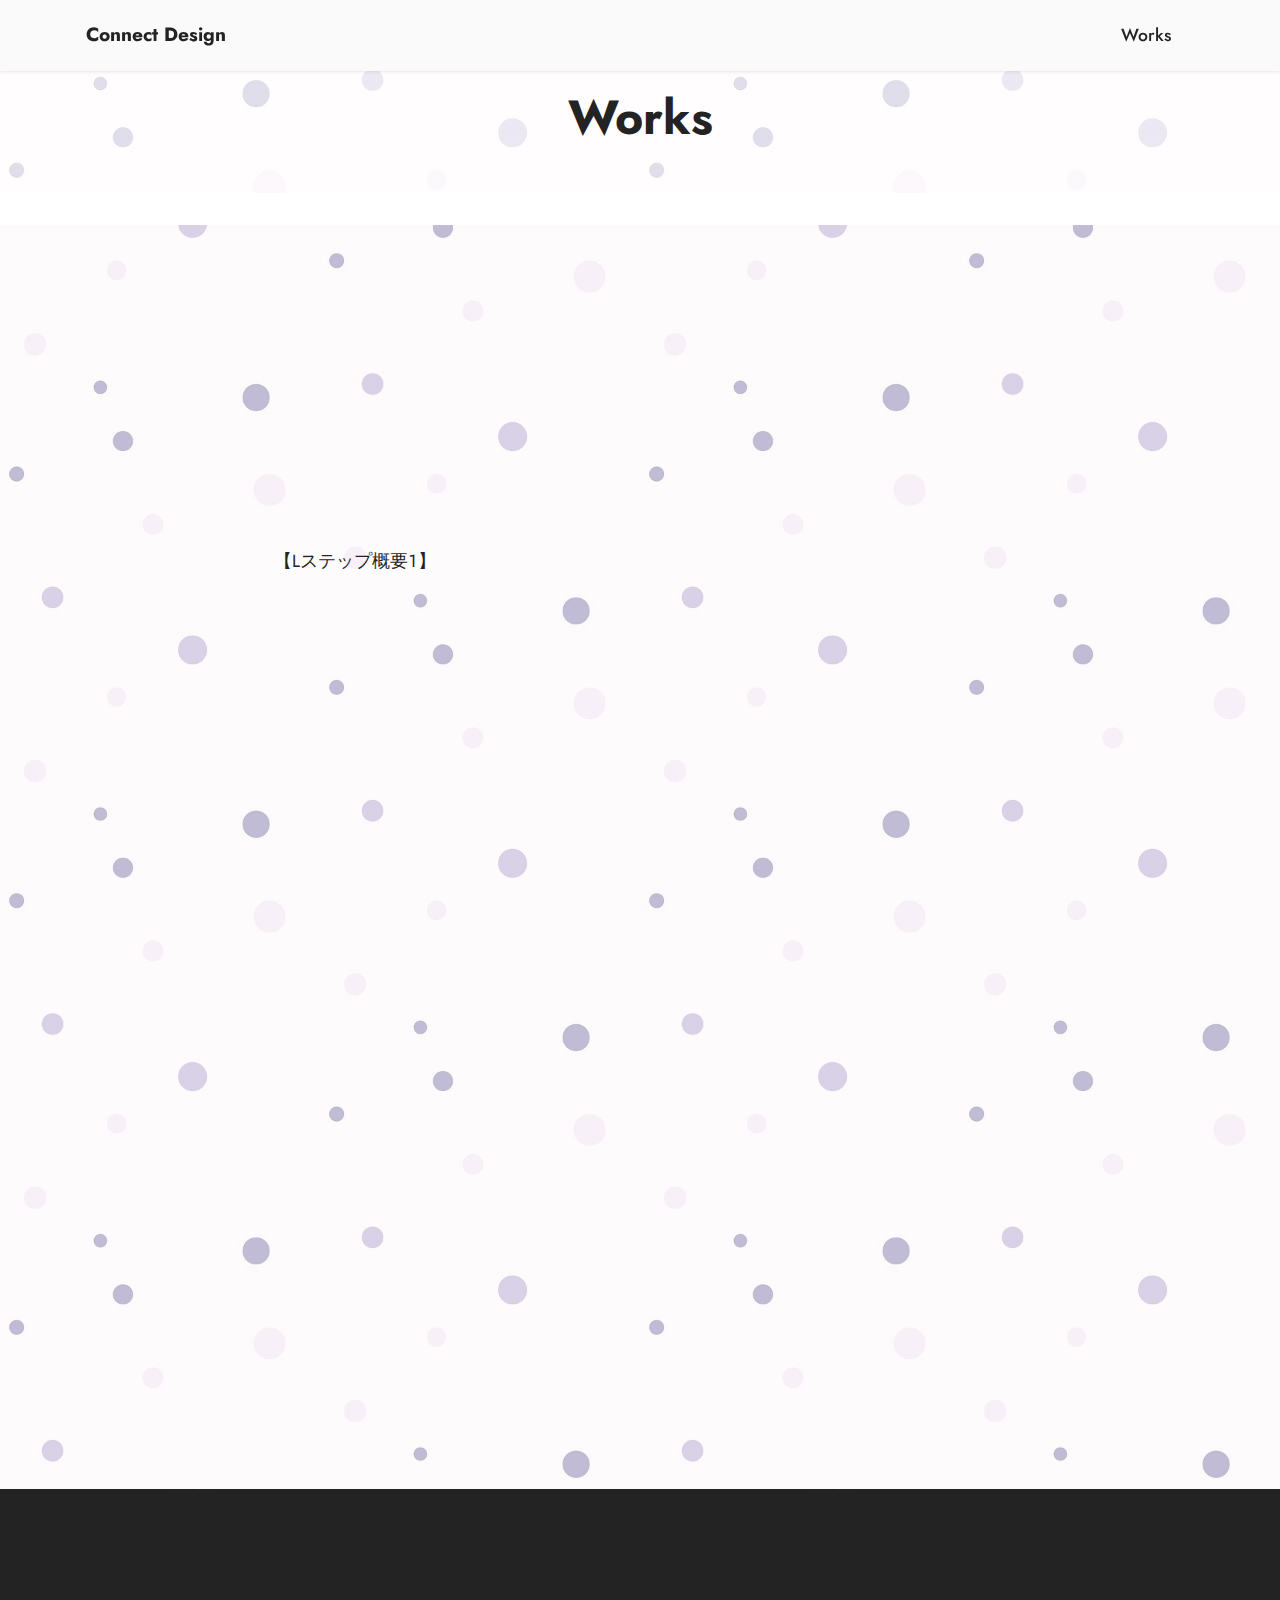
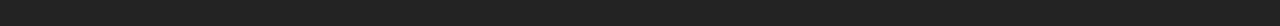
==== commit 7fadb493: "Add files via upload" ====
--- a/page1.html
+++ b/page1.html
@@ -83,6 +83,21 @@
     <div class="mbr-overlay" style="opacity: 0.4; background-color: rgb(255, 255, 255);"></div>
     <div class="container">
         
+        <div class="row mt-4">
+            <div class="col-12 col-md-6 video-block">
+                <div class="video-wrapper"><iframe width="560" height="315" src="https://www.youtube.com/embed/q2fnov1OUJ8" title="YouTube video player" frameborder="0" allow="accelerometer; autoplay; clipboard-write; encrypted-media; gyroscope; picture-in-picture" allowfullscreen></iframe>
+                </div>
+                <p class="mbr-text pt-2 mbr-fonts-style display-4">
+                    【Lステップ概要１】</p>
+            </div>
+            <!-- <div class="col-12 col-md-6 video-block">
+                <div class="video-wrapper"><iframe width="560" height="315" src="https://www.youtube.com/embed/4aKiOhkmO6A" title="YouTube video player" frameborder="0" allow="accelerometer; autoplay; clipboard-write; encrypted-media; gyroscope; picture-in-picture" allowfullscreen></iframe>
+                </div>
+                <p class="mbr-text pt-2 mbr-fonts-style display-4">
+                    【事業PR動画】</p>
+            </div> -->
+        </div>
+
         <div class="row mt-4">
             <div class="col-12 col-md-6 video-block">
                 <div class="video-wrapper"><iframe width="560" height="315" src="https://www.youtube.com/embed/3fpB3ND9u5o" title="YouTube video player" frameborder="0" allow="accelerometer; autoplay; clipboard-write; encrypted-media; gyroscope; picture-in-picture" allowfullscreen></iframe>
--- a/assets/mobirise/css/mbr-additional.css
+++ b/assets/mobirise/css/mbr-additional.css
@@ -3004,7 +3004,7 @@
 
   /* ★★★Price画面の高さ修正 */
     .cid-sITTP0SeoW .container{
-      height:1230px;
+      height:1330px;
     }
 
     .cid-sNqj3kXMpR .container{
@@ -3128,6 +3128,13 @@
 .price1-phone, .price2-phone{
   display:none;
 }
+
+/* ★★★お悩み色変更 */
+.cid-sIWcgFyV0e .title-teian span{
+  color:#FF6F91;
+  font-weight: bold;
+}
+
 /*★★★★★★★★★★★★★★★★★★★★★    */
 /* ★★★レスポンシブ対応 1024px以下 */
 @media(max-width:1024px){
@@ -3177,13 +3184,13 @@
   /* border:solid pink; */
 }
 
-}
+
 
 /* ★★★Price画面の高さ修正 */
 .cid-sITTP0SeoW .container{
   height:1100px;
 }
-
+}
 
 /*★★★★★★★★★★★★★★★★★★★★★    */
 /* ★★★レスポンシブ対応 768px以下 */
@@ -3385,6 +3392,41 @@
 }
 
 /*★★★★★★★★★★★★★★★★★★★★★    */
+/* ★★★レスポンシブ対応 450px以下 */
+@media(max-width:450px){
+
+    /* ★★★service動画サイズ変更 */
+.cid-sITJ2WpjOm .img-wrapper video{
+  margin:0 auto;
+  width: 100%;
+  height:100%;  
+  height:250px;
+  object-fit: cover;
+  /* border:solid green; */
+}
+
+
+/* ★★★Price画面の高さ修正 */
+.cid-sITTP0SeoW .container{
+  height:600px;
+}
+
+/* ★★★スクロールアイコンの位置 */
+.scrollToTop{
+  width:9%;
+  margin-bottom:3rem;
+  margin-left:21rem;
+  /* justify-content: flex-end; */
+  /* border:solid red; */
+}
+
+
+}
+
+
+
+
+/*★★★★★★★★★★★★★★★★★★★★★    */
 /* ★★★レスポンシブ対応 411px以下 */
 @media(max-width:411px){
 
--- a/assets/mobirise/css/mbr-additional.css
+++ b/assets/mobirise/css/mbr-additional.css
@@ -3004,7 +3004,7 @@
 
   /* ★★★Price画面の高さ修正 */
     .cid-sITTP0SeoW .container{
-      height:1230px;
+      height:1330px;
     }
 
     .cid-sNqj3kXMpR .container{
@@ -3128,6 +3128,13 @@
 .price1-phone, .price2-phone{
   display:none;
 }
+
+/* ★★★お悩み色変更 */
+.cid-sIWcgFyV0e .title-teian span{
+  color:#FF6F91;
+  font-weight: bold;
+}
+
 /*★★★★★★★★★★★★★★★★★★★★★    */
 /* ★★★レスポンシブ対応 1024px以下 */
 @media(max-width:1024px){
@@ -3177,13 +3184,13 @@
   /* border:solid pink; */
 }
 
-}
+
 
 /* ★★★Price画面の高さ修正 */
 .cid-sITTP0SeoW .container{
   height:1100px;
 }
-
+}
 
 /*★★★★★★★★★★★★★★★★★★★★★    */
 /* ★★★レスポンシブ対応 768px以下 */
@@ -3385,6 +3392,41 @@
 }
 
 /*★★★★★★★★★★★★★★★★★★★★★    */
+/* ★★★レスポンシブ対応 450px以下 */
+@media(max-width:450px){
+
+    /* ★★★service動画サイズ変更 */
+.cid-sITJ2WpjOm .img-wrapper video{
+  margin:0 auto;
+  width: 100%;
+  height:100%;  
+  height:250px;
+  object-fit: cover;
+  /* border:solid green; */
+}
+
+
+/* ★★★Price画面の高さ修正 */
+.cid-sITTP0SeoW .container{
+  height:600px;
+}
+
+/* ★★★スクロールアイコンの位置 */
+.scrollToTop{
+  width:9%;
+  margin-bottom:3rem;
+  margin-left:21rem;
+  /* justify-content: flex-end; */
+  /* border:solid red; */
+}
+
+
+}
+
+
+
+
+/*★★★★★★★★★★★★★★★★★★★★★    */
 /* ★★★レスポンシブ対応 411px以下 */
 @media(max-width:411px){
 
